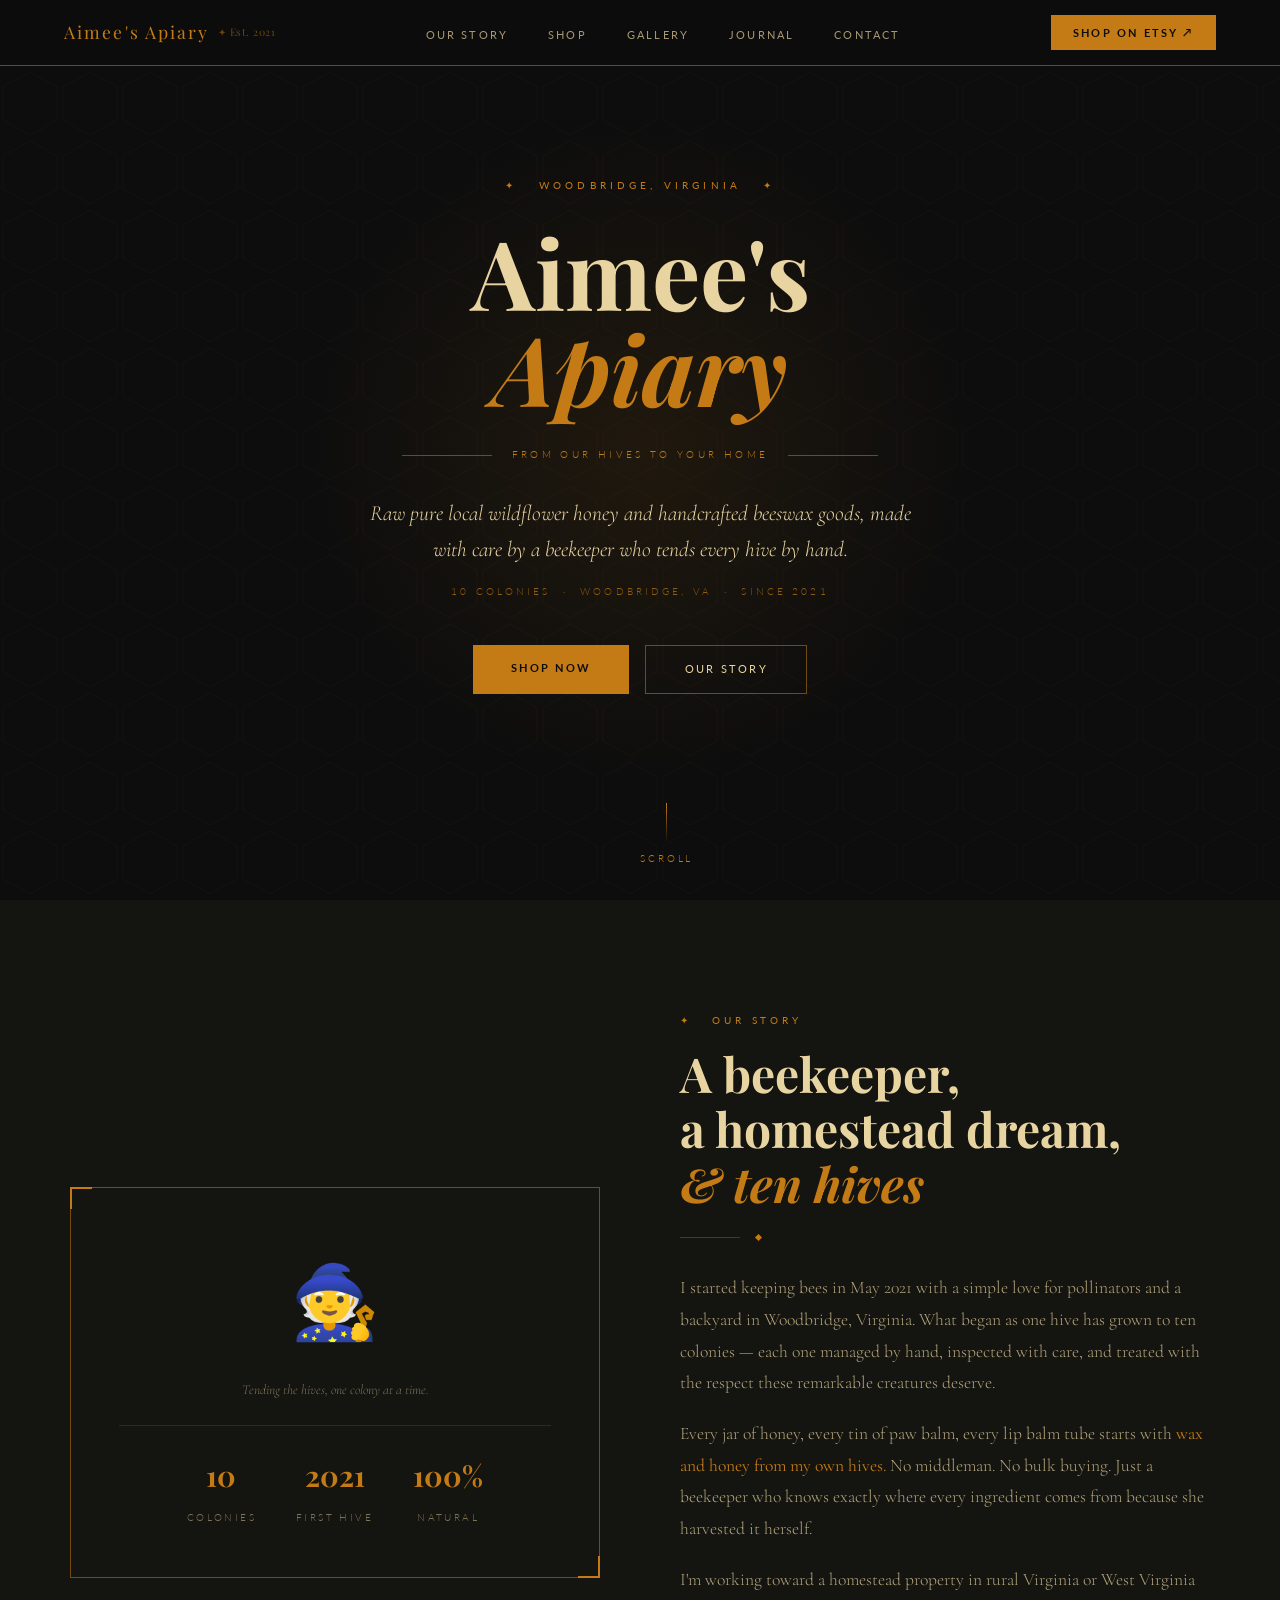
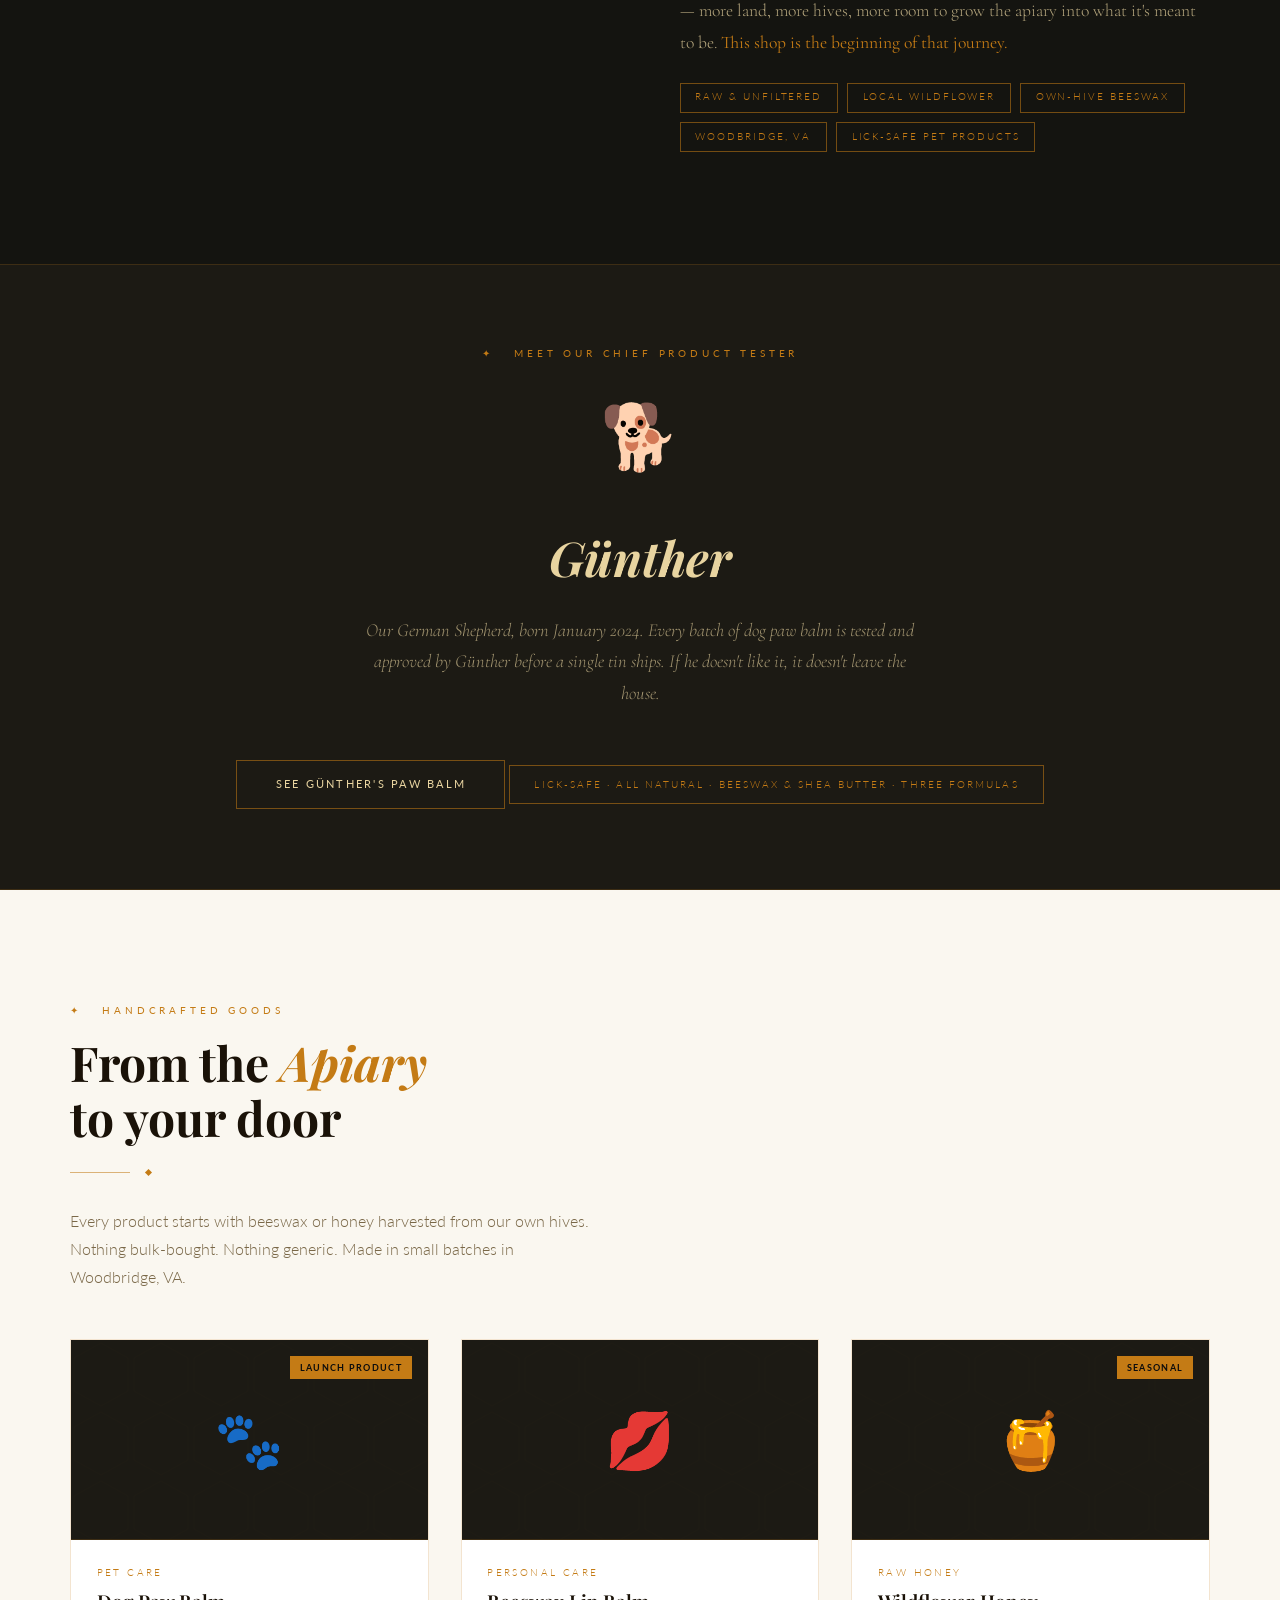
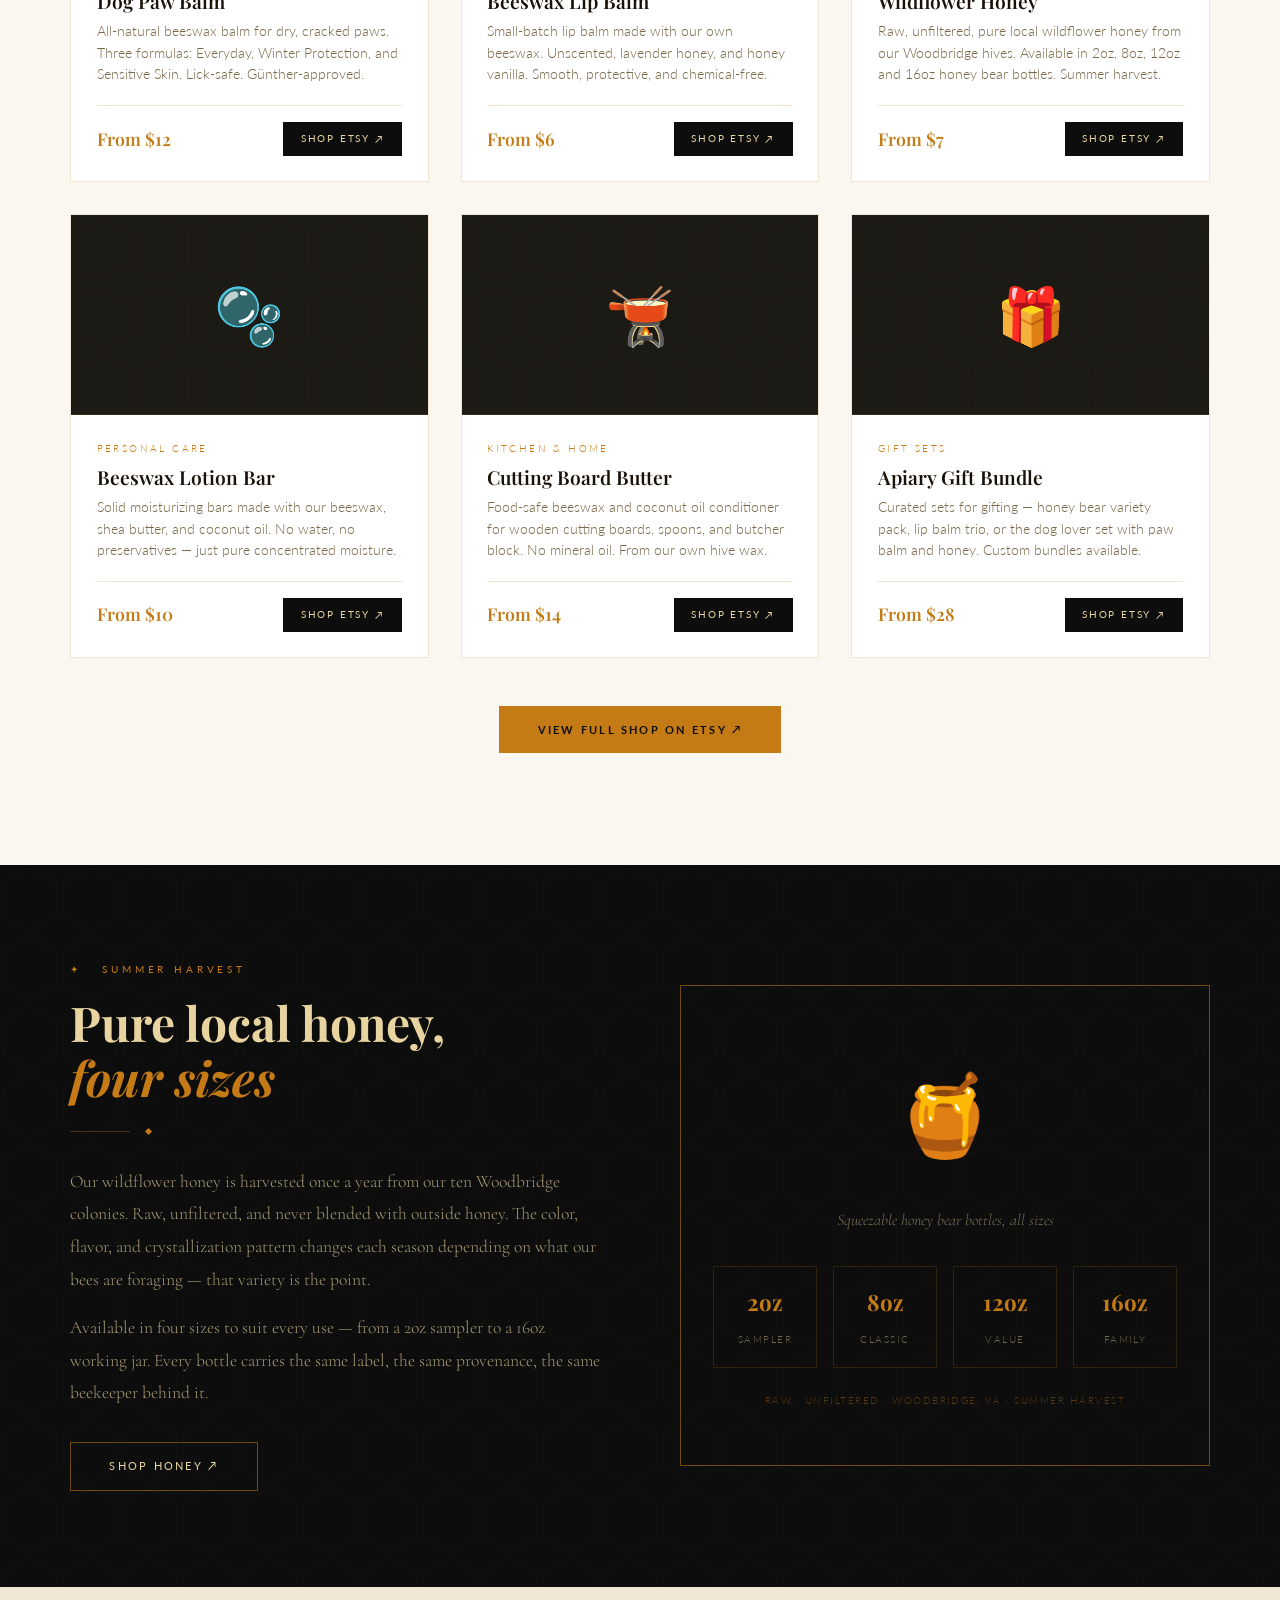
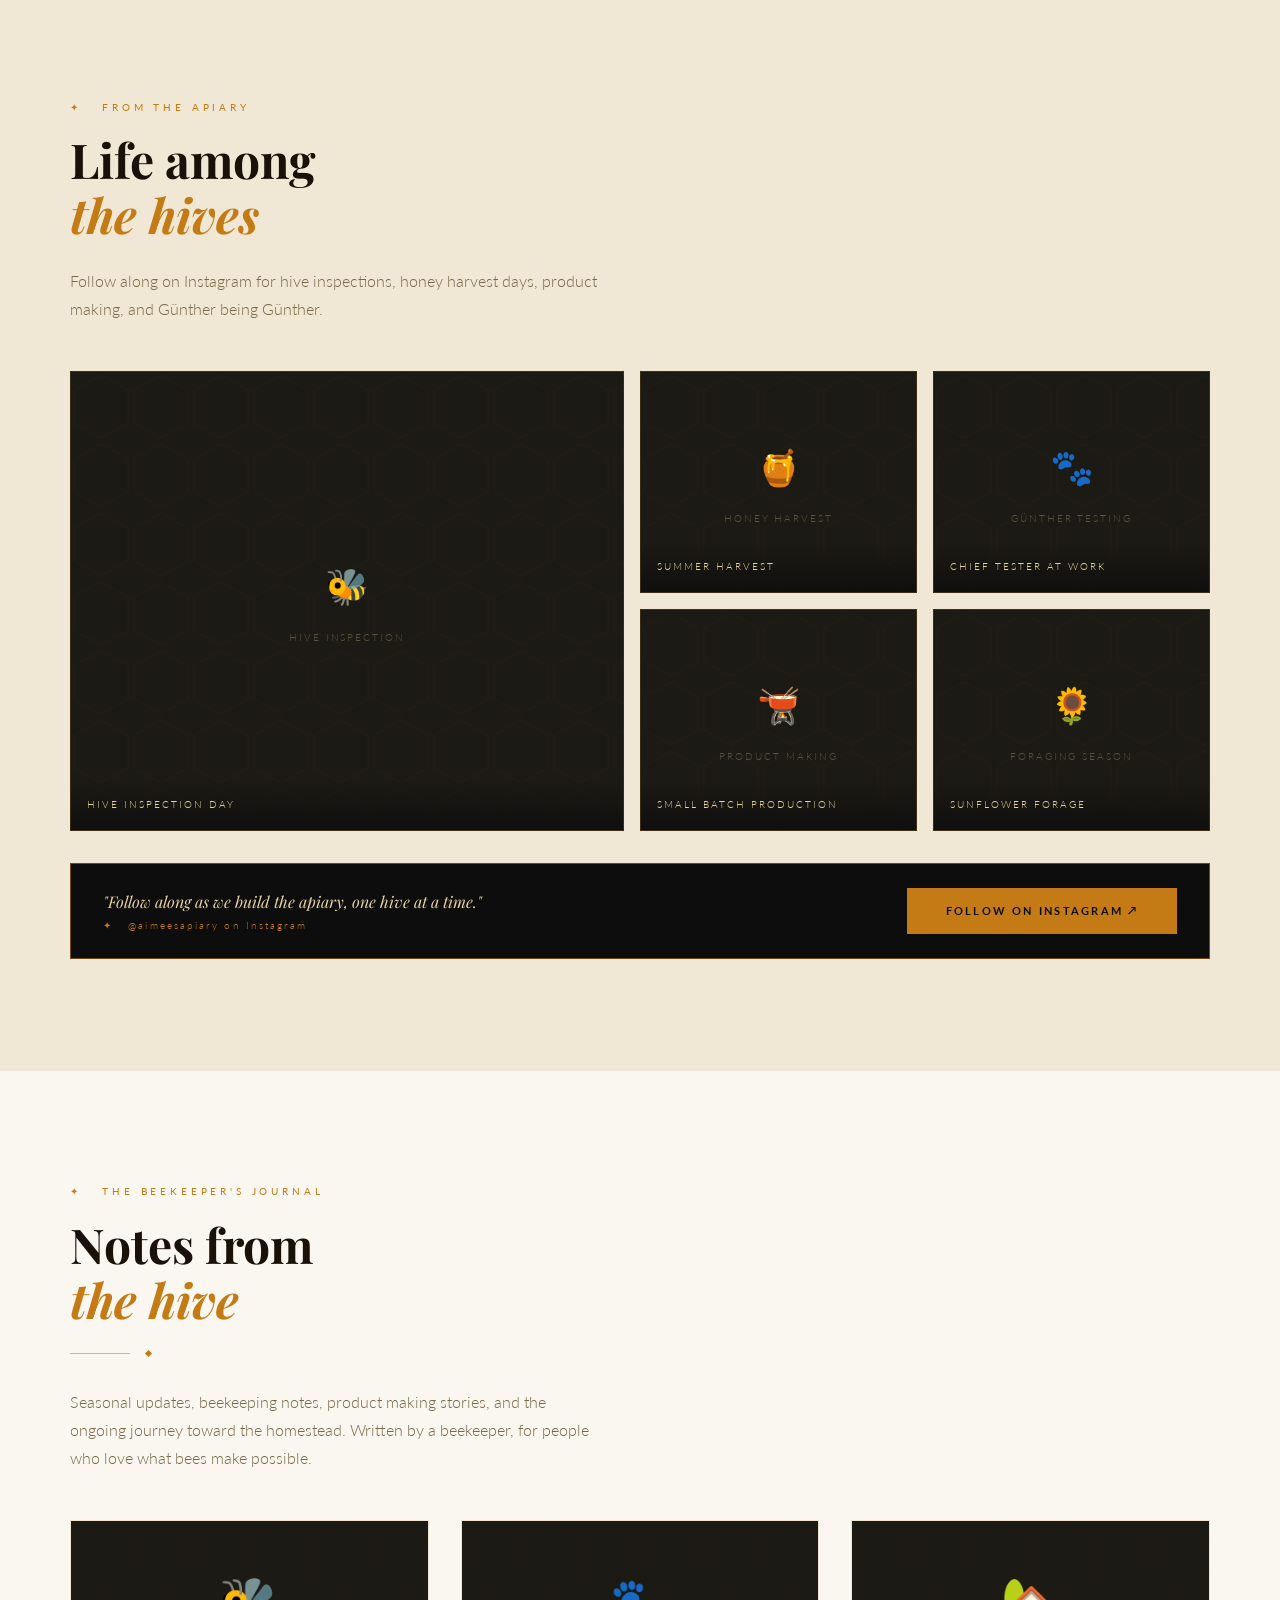
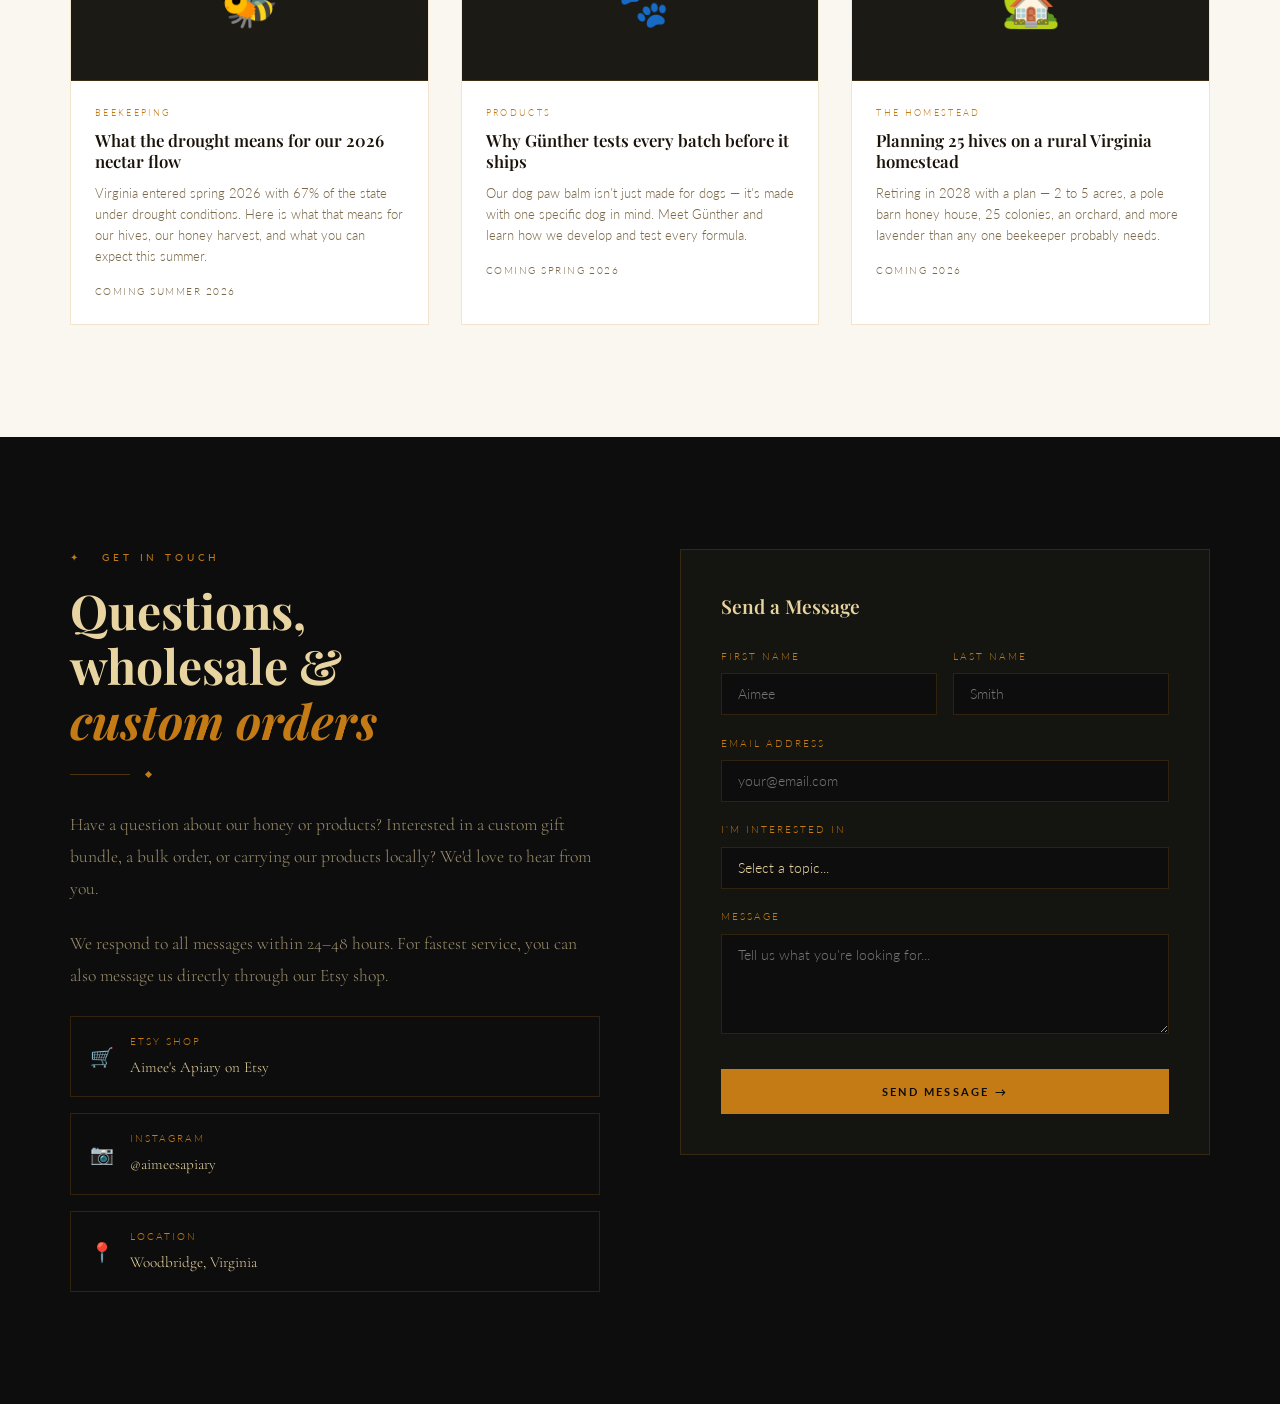
==== aimeesapiary.html @ 8ab84a5c "Add files via upload" ====
<!DOCTYPE html>
<html lang="en">
<head>
<meta charset="UTF-8">
<meta name="viewport" content="width=device-width, initial-scale=1.0">
<title>Aimee's Apiary | Raw Local Honey & Handcrafted Beeswax Goods · Woodbridge, VA</title>
<meta name="description" content="Raw pure local wildflower honey and handcrafted beeswax products from our hives in Woodbridge, Virginia. Dog paw balm, lip balm, and seasonal honey.">
<link href="https://fonts.googleapis.com/css2?family=Playfair+Display:ital,wght@0,400;0,600;0,700;1,400;1,600&family=Cormorant+Garamond:ital,wght@0,300;0,400;1,300;1,400&family=Lato:wght@300;400;700&display=swap" rel="stylesheet">
<style>
:root {
  --gold: #C47B15;
  --gold-light: #E8D4A0;
  --gold-pale: #F5EDD4;
  --black: #0D0D0D;
  --black-soft: #141410;
  --black-mid: #1C1A14;
  --cream: #FAF7F0;
  --cream-dark: #F0E8D5;
  --text-dark: #1A1208;
  --text-mid: #4A3A1A;
  --text-muted: #7A6848;
  --border: rgba(196,123,21,0.2);
  --border-strong: rgba(196,123,21,0.55);
}
*{margin:0;padding:0;box-sizing:border-box;}
html{scroll-behavior:smooth;}
body{font-family:'Lato',sans-serif;font-weight:300;background:var(--cream);color:var(--text-dark);line-height:1.75;overflow-x:hidden;}

/* ── SCROLLBAR ── */
::-webkit-scrollbar{width:6px;}
::-webkit-scrollbar-track{background:var(--black);}
::-webkit-scrollbar-thumb{background:var(--gold);border-radius:3px;}

/* ── NAV ── */
#nav{
  position:fixed;top:0;left:0;right:0;z-index:999;
  background:rgba(13,13,13,0.96);
  border-bottom:1px solid var(--border-strong);
  display:flex;align-items:center;justify-content:space-between;
  padding:0 4rem;height:66px;
  transition:background 0.3s;
}
.nav-logo{
  font-family:'Playfair Display',serif;font-size:1.1rem;
  color:var(--gold);letter-spacing:0.12em;
  display:flex;align-items:center;gap:0.5rem;
  text-decoration:none;
}
.nav-logo span{font-size:0.65rem;opacity:0.5;letter-spacing:0.05em;}
.nav-links{display:flex;list-style:none;gap:2.5rem;align-items:center;}
.nav-links a{
  font-size:0.68rem;font-weight:400;letter-spacing:0.2em;
  text-transform:uppercase;color:rgba(232,212,160,0.7);
  text-decoration:none;transition:color 0.2s;
}
.nav-links a:hover{color:var(--gold);}
.nav-shop{
  background:var(--gold);color:var(--black);
  padding:0.5rem 1.4rem;border:none;
  font-family:'Lato',sans-serif;font-size:0.68rem;font-weight:700;
  letter-spacing:0.2em;text-transform:uppercase;
  cursor:pointer;text-decoration:none;
  transition:background 0.2s;display:inline-block;
}
.nav-shop:hover{background:var(--gold-light);}
.nav-mobile-btn{display:none;background:none;border:none;cursor:pointer;padding:0.5rem;}
.nav-mobile-btn span{display:block;width:22px;height:1.5px;background:var(--gold);margin:5px 0;transition:0.3s;}

/* ── HONEYCOMB SVG TILE ── */
.hc-tile{
  position:absolute;inset:0;
  background-image:url("data:image/svg+xml,%3Csvg xmlns='http://www.w3.org/2000/svg' width='60' height='69' viewBox='0 0 60 69'%3E%3Cpolygon points='30,3 57,18 57,51 30,66 3,51 3,18' fill='none' stroke='%23C47B15' stroke-width='0.35' opacity='0.1'/%3E%3C/svg%3E");
  background-size:60px 69px;pointer-events:none;
}

/* ── HERO ── */
#hero{
  min-height:100vh;background:var(--black);
  position:relative;display:flex;align-items:center;justify-content:center;
  overflow:hidden;padding-top:66px;
}
.hero-glow{
  position:absolute;width:700px;height:700px;
  background:radial-gradient(ellipse,rgba(196,123,21,0.1) 0%,transparent 68%);
  top:50%;left:50%;transform:translate(-50%,-50%);pointer-events:none;
}
.hero-inner{
  position:relative;z-index:2;text-align:center;
  max-width:820px;padding:5rem 2rem 4rem;
}
.hero-tag{
  font-size:0.65rem;font-weight:400;letter-spacing:0.4em;
  text-transform:uppercase;color:var(--gold);
  margin-bottom:1.8rem;
  opacity:0;animation:riseIn 0.9s 0.15s ease forwards;
}
.hero-title{
  font-family:'Playfair Display',serif;
  font-size:clamp(3.2rem,7.5vw,6rem);
  font-weight:700;line-height:1.0;
  color:var(--gold-light);
  margin-bottom:0.25rem;
  opacity:0;animation:riseIn 0.9s 0.35s ease forwards;
}
.hero-title em{font-style:italic;color:var(--gold);}
.hero-rule{
  display:flex;align-items:center;justify-content:center;
  gap:1.2rem;margin:2rem auto;
  opacity:0;animation:riseIn 0.9s 0.55s ease forwards;
}
.hero-rule-line{width:90px;height:1px;background:var(--border-strong);}
.hero-rule-text{font-size:0.6rem;letter-spacing:0.35em;color:var(--gold);text-transform:uppercase;}
.hero-sub{
  font-family:'Cormorant Garamond',serif;font-size:1.35rem;
  font-weight:300;font-style:italic;color:var(--gold-light);
  line-height:1.65;max-width:560px;margin:0 auto 0.9rem;
  opacity:0;animation:riseIn 0.9s 0.7s ease forwards;
}
.hero-loc{
  font-size:0.65rem;letter-spacing:0.3em;text-transform:uppercase;
  color:rgba(196,123,21,0.7);margin-bottom:2.8rem;
  opacity:0;animation:riseIn 0.9s 0.85s ease forwards;
}
.hero-btns{
  display:flex;gap:1rem;justify-content:center;flex-wrap:wrap;
  opacity:0;animation:riseIn 0.9s 1s ease forwards;
}
.hero-scroll{
  position:absolute;bottom:2rem;left:50%;transform:translateX(-50%);
  z-index:2;display:flex;flex-direction:column;align-items:center;gap:0.5rem;
  opacity:0;animation:riseIn 0.9s 1.4s ease forwards;
}
.hero-scroll span{font-size:0.6rem;letter-spacing:0.3em;color:var(--gold);text-transform:uppercase;}
.scroll-line{width:1px;height:40px;background:linear-gradient(to bottom,var(--gold),transparent);animation:scrollPulse 2s infinite;}

@keyframes riseIn{from{opacity:0;transform:translateY(18px);}to{opacity:1;transform:translateY(0);}}
@keyframes scrollPulse{0%{opacity:0;transform:scaleY(0);transform-origin:top;}50%{opacity:1;}100%{opacity:0;transform:scaleY(1);transform-origin:top;}}

/* ── SECTION BASE ── */
section{padding:7rem 2rem;}
.section-inner{max-width:1140px;margin:0 auto;}
.section-tag{
  font-size:0.63rem;font-weight:400;letter-spacing:0.38em;
  text-transform:uppercase;color:var(--gold);
  margin-bottom:1rem;display:block;
}
.section-title{
  font-family:'Playfair Display',serif;
  font-size:clamp(2rem,4vw,3rem);font-weight:700;
  color:var(--text-dark);line-height:1.15;margin-bottom:1.5rem;
}
.section-title em{font-style:italic;color:var(--gold);}
.gold-rule{
  display:flex;align-items:center;gap:1rem;margin-bottom:2rem;
}
.gold-rule-line{height:1px;background:var(--border-strong);flex:1;max-width:60px;}
.gold-rule-dot{width:5px;height:5px;background:var(--gold);transform:rotate(45deg);}

/* ── BUTTONS ── */
.btn-gold{
  background:var(--gold);color:var(--black);border:none;
  padding:0.85rem 2.4rem;
  font-family:'Lato',sans-serif;font-size:0.7rem;font-weight:700;
  letter-spacing:0.2em;text-transform:uppercase;cursor:pointer;
  text-decoration:none;display:inline-block;
  transition:background 0.2s,transform 0.15s;
}
.btn-gold:hover{background:var(--gold-light);transform:translateY(-2px);}
.btn-outline-dark{
  background:transparent;color:var(--text-dark);
  border:1px solid rgba(26,18,8,0.35);
  padding:0.85rem 2.4rem;
  font-family:'Lato',sans-serif;font-size:0.7rem;font-weight:400;
  letter-spacing:0.2em;text-transform:uppercase;cursor:pointer;
  text-decoration:none;display:inline-block;
  transition:border-color 0.2s,color 0.2s;
}
.btn-outline-dark:hover{border-color:var(--gold);color:var(--gold);}
.btn-outline-gold{
  background:transparent;color:var(--gold-light);
  border:1px solid var(--border-strong);
  padding:0.85rem 2.4rem;
  font-family:'Lato',sans-serif;font-size:0.7rem;font-weight:400;
  letter-spacing:0.2em;text-transform:uppercase;cursor:pointer;
  text-decoration:none;display:inline-block;
  transition:background 0.2s,color 0.2s;
}
.btn-outline-gold:hover{background:rgba(196,123,21,0.12);color:var(--gold);}

/* ── ABOUT ── */
#about{background:var(--black-soft);}
.about-grid{
  display:grid;grid-template-columns:1fr 1fr;
  gap:5rem;align-items:center;
}
.about-visual{
  position:relative;
}
.about-frame{
  border:1px solid var(--border-strong);
  padding:3rem;text-align:center;position:relative;
}
.about-frame::before,
.about-frame::after{
  content:'';position:absolute;
  width:20px;height:20px;
  border-color:var(--gold);border-style:solid;
}
.about-frame::before{top:-1px;left:-1px;border-width:2px 0 0 2px;}
.about-frame::after{bottom:-1px;right:-1px;border-width:0 2px 2px 0;}
.about-gnome{font-size:4.5rem;margin-bottom:1rem;}
.about-stat-row{
  display:flex;justify-content:center;gap:2.5rem;margin-top:1.5rem;
  border-top:1px solid var(--border);padding-top:1.5rem;
}
.about-stat{text-align:center;}
.about-stat-num{
  font-family:'Playfair Display',serif;font-size:1.8rem;
  font-weight:700;color:var(--gold);display:block;
}
.about-stat-label{font-size:0.6rem;letter-spacing:0.25em;text-transform:uppercase;color:rgba(232,212,160,0.5);}
.about-text .section-tag{color:var(--gold);}
.about-text .section-title{color:var(--gold-light);}
.about-text p{
  font-family:'Cormorant Garamond',serif;font-size:1.1rem;font-weight:300;
  color:rgba(232,212,160,0.75);line-height:1.8;margin-bottom:1.2rem;
}
.about-text p strong{color:var(--gold);font-weight:400;}
.about-text .gold-rule .gold-rule-line{background:rgba(196,123,21,0.35);}
.about-badges{display:flex;gap:0.6rem;flex-wrap:wrap;margin-top:1.5rem;}
.badge{
  border:1px solid var(--border-strong);
  padding:0.35rem 0.9rem;
  font-size:0.6rem;letter-spacing:0.2em;text-transform:uppercase;
  color:var(--gold);
}

/* ── PRODUCTS ── */
#products{background:var(--cream);}
.products-grid{
  display:grid;grid-template-columns:repeat(3,1fr);
  gap:2rem;margin-top:3rem;
}
.product-card{
  background:#fff;border:1px solid var(--border);
  transition:border-color 0.2s,transform 0.2s;
  position:relative;overflow:hidden;
}
.product-card:hover{border-color:var(--gold);transform:translateY(-4px);}
.product-card::before{
  content:'';position:absolute;top:0;left:0;right:0;height:3px;
  background:var(--gold);transform:scaleX(0);transform-origin:left;
  transition:transform 0.3s;
}
.product-card:hover::before{transform:scaleX(1);}
.product-img{
  height:200px;background:var(--black-mid);
  display:flex;align-items:center;justify-content:center;
  font-size:3.5rem;border-bottom:1px solid var(--border);
  position:relative;overflow:hidden;
}
.product-img .hc-tile{opacity:0.4;}
.product-badge{
  position:absolute;top:1rem;right:1rem;
  background:var(--gold);color:var(--black);
  font-size:0.55rem;font-weight:700;letter-spacing:0.15em;
  text-transform:uppercase;padding:0.25rem 0.6rem;
}
.product-body{padding:1.6rem;}
.product-cat{
  font-size:0.6rem;letter-spacing:0.25em;text-transform:uppercase;
  color:var(--gold);margin-bottom:0.5rem;
}
.product-name{
  font-family:'Playfair Display',serif;font-size:1.2rem;
  font-weight:600;color:var(--text-dark);margin-bottom:0.5rem;
  line-height:1.2;
}
.product-desc{font-size:0.85rem;color:var(--text-muted);margin-bottom:1.2rem;line-height:1.6;}
.product-footer{
  display:flex;align-items:center;justify-content:space-between;
  padding-top:1rem;border-top:1px solid var(--border);
}
.product-price{
  font-family:'Playfair Display',serif;font-size:1.1rem;
  font-weight:600;color:var(--gold);
}
.product-btn{
  background:var(--black);color:var(--gold-light);
  border:none;padding:0.5rem 1.1rem;
  font-size:0.62rem;font-weight:400;letter-spacing:0.18em;
  text-transform:uppercase;cursor:pointer;
  transition:background 0.2s;text-decoration:none;display:inline-block;
}
.product-btn:hover{background:var(--gold);color:var(--black);}

/* ── HONEY FEATURE BANNER ── */
#honey-feature{
  background:var(--black);
  padding:6rem 2rem;position:relative;overflow:hidden;
}
.honey-feature-inner{
  max-width:1140px;margin:0 auto;
  display:grid;grid-template-columns:1fr 1fr;
  gap:5rem;align-items:center;
}
.honey-feature-text .section-title{color:var(--gold-light);}
.honey-feature-text p{
  font-family:'Cormorant Garamond',serif;font-size:1.1rem;
  color:rgba(232,212,160,0.7);line-height:1.85;margin-bottom:1rem;
}
.honey-visual{
  border:1px solid var(--border-strong);padding:3.5rem 2rem;
  text-align:center;position:relative;
}
.honey-jar-emoji{font-size:5rem;display:block;margin-bottom:1.5rem;}
.honey-sizes{display:grid;grid-template-columns:repeat(4,1fr);gap:1rem;margin-top:2rem;}
.honey-size{
  border:1px solid var(--border);padding:1rem 0.5rem;text-align:center;
  transition:border-color 0.2s;
}
.honey-size:hover{border-color:var(--gold);}
.honey-size-oz{
  font-family:'Playfair Display',serif;font-size:1.4rem;
  font-weight:700;color:var(--gold);display:block;
}
.honey-size-label{font-size:0.6rem;letter-spacing:0.15em;text-transform:uppercase;color:rgba(232,212,160,0.45);}

/* ── GALLERY ── */
#gallery{background:var(--cream-dark);}
.gallery-intro{max-width:580px;margin-bottom:3rem;}
.gallery-grid{
  display:grid;
  grid-template-columns:2fr 1fr 1fr;
  grid-template-rows:auto auto;
  gap:1rem;
}
.gallery-cell{
  background:var(--black-mid);
  display:flex;align-items:center;justify-content:center;
  font-size:2.5rem;position:relative;overflow:hidden;
  border:1px solid var(--border);
  min-height:220px;
  transition:border-color 0.2s;
}
.gallery-cell:hover{border-color:var(--gold);}
.gallery-cell.tall{grid-row:span 2;min-height:460px;}
.gallery-cell-label{
  position:absolute;bottom:0;left:0;right:0;
  padding:1rem;background:linear-gradient(transparent,rgba(13,13,13,0.85));
  font-size:0.62rem;letter-spacing:0.2em;text-transform:uppercase;
  color:var(--gold-light);
}
.gallery-placeholder{
  position:absolute;inset:0;
  display:flex;flex-direction:column;align-items:center;justify-content:center;gap:0.8rem;
}
.gallery-placeholder .hc-tile{opacity:0.15;}
.gallery-placeholder-text{
  font-size:0.62rem;letter-spacing:0.2em;text-transform:uppercase;
  color:rgba(232,212,160,0.3);position:relative;z-index:1;
}
.gallery-emoji{font-size:2.2rem;position:relative;z-index:1;}
.gallery-ig-banner{
  margin-top:2rem;padding:1.5rem 2rem;
  background:var(--black);border:1px solid var(--border-strong);
  display:flex;align-items:center;justify-content:space-between;
  flex-wrap:wrap;gap:1rem;
}
.gallery-ig-text{font-family:'Playfair Display',serif;font-size:1rem;font-style:italic;color:var(--gold-light);}
.gallery-ig-handle{font-size:0.65rem;letter-spacing:0.2em;color:var(--gold);}

/* ── BLOG ── */
#blog{background:var(--cream);}
.blog-grid{display:grid;grid-template-columns:repeat(3,1fr);gap:2rem;margin-top:3rem;}
.blog-card{background:#fff;border:1px solid var(--border);transition:border-color 0.2s;}
.blog-card:hover{border-color:var(--gold);}
.blog-card-top{
  height:160px;background:var(--black-mid);
  display:flex;align-items:center;justify-content:center;
  font-size:3rem;position:relative;overflow:hidden;
  border-bottom:1px solid var(--border);
}
.blog-card-top .hc-tile{opacity:0.2;}
.blog-card-body{padding:1.5rem;}
.blog-cat{font-size:0.58rem;letter-spacing:0.25em;text-transform:uppercase;color:var(--gold);margin-bottom:0.5rem;}
.blog-title{
  font-family:'Playfair Display',serif;font-size:1.05rem;font-weight:600;
  color:var(--text-dark);margin-bottom:0.6rem;line-height:1.3;
}
.blog-excerpt{font-size:0.82rem;color:var(--text-muted);line-height:1.6;margin-bottom:1rem;}
.blog-meta{
  font-size:0.62rem;letter-spacing:0.15em;text-transform:uppercase;
  color:var(--text-muted);
}
.blog-coming{
  grid-column:1/-1;
  border:1px dashed var(--border-strong);padding:3rem;
  text-align:center;
}
.blog-coming p{
  font-family:'Cormorant Garamond',serif;font-size:1.1rem;
  font-style:italic;color:var(--text-muted);
}

/* ── CONTACT ── */
#contact{background:var(--black);}
.contact-grid{display:grid;grid-template-columns:1fr 1fr;gap:5rem;align-items:start;}
.contact-text .section-title{color:var(--gold-light);}
.contact-text p{
  font-family:'Cormorant Garamond',serif;font-size:1.1rem;
  color:rgba(232,212,160,0.65);line-height:1.8;margin-bottom:1.5rem;
}
.contact-links{display:flex;flex-direction:column;gap:1rem;margin-top:1.5rem;}
.contact-link{
  display:flex;align-items:center;gap:1rem;
  padding:1rem 1.2rem;border:1px solid var(--border);
  text-decoration:none;transition:border-color 0.2s;
  color:var(--gold-light);
}
.contact-link:hover{border-color:var(--gold);}
.contact-link-icon{font-size:1.2rem;}
.contact-link-label{font-size:0.62rem;letter-spacing:0.2em;text-transform:uppercase;color:var(--gold);display:block;margin-bottom:0.1rem;}
.contact-link-value{font-family:'Cormorant Garamond',serif;font-size:0.95rem;}
.contact-form{background:var(--black-soft);border:1px solid var(--border);padding:2.5rem;}
.form-title{
  font-family:'Playfair Display',serif;font-size:1.2rem;font-weight:600;
  color:var(--gold-light);margin-bottom:1.5rem;
}
.form-group{margin-bottom:1.2rem;}
.form-group label{
  display:block;font-size:0.63rem;letter-spacing:0.2em;text-transform:uppercase;
  color:var(--gold);margin-bottom:0.5rem;
}
.form-group input,
.form-group select,
.form-group textarea{
  width:100%;background:var(--black);border:1px solid var(--border);
  padding:0.75rem 1rem;color:var(--gold-light);
  font-family:'Lato',sans-serif;font-size:0.85rem;font-weight:300;
  outline:none;transition:border-color 0.2s;
  appearance:none;
}
.form-group input:focus,
.form-group select:focus,
.form-group textarea:focus{border-color:var(--gold);}
.form-group select option{background:var(--black);}
.form-group textarea{resize:vertical;min-height:100px;}
.form-row{display:grid;grid-template-columns:1fr 1fr;gap:1rem;}
.form-submit{
  width:100%;background:var(--gold);color:var(--black);border:none;
  padding:1rem;font-family:'Lato',sans-serif;font-size:0.7rem;font-weight:700;
  letter-spacing:0.2em;text-transform:uppercase;cursor:pointer;
  transition:background 0.2s;margin-top:0.5rem;
}
.form-submit:hover{background:var(--gold-light);}

/* ── GÜNTHER SECTION ── */
#gunther{
  background:var(--black-mid);padding:5rem 2rem;
  border-top:1px solid var(--border);border-bottom:1px solid var(--border);
}
.gunther-inner{
  max-width:900px;margin:0 auto;text-align:center;
}
.gunther-inner .section-tag{display:block;margin-bottom:1rem;}
.gunther-name{
  font-family:'Playfair Display',serif;font-size:clamp(2rem,4vw,3rem);
  font-weight:700;font-style:italic;color:var(--gold-light);
  margin-bottom:1rem;
}
.gunther-sub{
  font-family:'Cormorant Garamond',serif;font-size:1.15rem;
  font-style:italic;color:rgba(232,212,160,0.65);
  max-width:560px;margin:0 auto 2rem;line-height:1.7;
}
.gunther-emoji{font-size:4rem;display:block;margin-bottom:1.5rem;}
.gunther-product-note{
  display:inline-block;border:1px solid var(--border-strong);
  padding:0.6rem 1.5rem;
  font-size:0.65rem;letter-spacing:0.2em;text-transform:uppercase;
  color:var(--gold);margin-top:1.5rem;
}

/* ── FOOTER ── */
footer{
  background:var(--black);padding:4rem 2rem 2rem;
  border-top:1px solid var(--border-strong);
}
.footer-inner{max-width:1140px;margin:0 auto;}
.footer-top{
  display:grid;grid-template-columns:2fr 1fr 1fr 1fr;
  gap:3rem;padding-bottom:3rem;
  border-bottom:1px solid var(--border);margin-bottom:2rem;
}
.footer-brand .footer-logo{
  font-family:'Playfair Display',serif;font-size:1.3rem;
  color:var(--gold);letter-spacing:0.12em;margin-bottom:0.8rem;
}
.footer-brand p{
  font-family:'Cormorant Garamond',serif;font-size:0.95rem;
  color:rgba(232,212,160,0.45);line-height:1.7;max-width:240px;
}
.footer-col h4{
  font-size:0.62rem;letter-spacing:0.28em;text-transform:uppercase;
  color:var(--gold);margin-bottom:1.2rem;
}
.footer-col ul{list-style:none;}
.footer-col li{margin-bottom:0.6rem;}
.footer-col a{
  font-size:0.82rem;color:rgba(232,212,160,0.45);
  text-decoration:none;transition:color 0.2s;cursor:pointer;
}
.footer-col a:hover{color:var(--gold);}
.footer-bottom{
  display:flex;align-items:center;justify-content:space-between;flex-wrap:wrap;gap:1rem;
}
.footer-copy{font-size:0.65rem;letter-spacing:0.12em;color:rgba(232,212,160,0.25);}
.footer-hc{font-size:0.65rem;color:rgba(196,123,21,0.3);letter-spacing:0.1em;}

/* ── MOBILE NAV ── */
.mobile-menu{
  display:none;position:fixed;top:66px;left:0;right:0;z-index:998;
  background:var(--black);border-bottom:1px solid var(--border-strong);
  padding:1.5rem 2rem;flex-direction:column;gap:1.2rem;
}
.mobile-menu.open{display:flex;}
.mobile-menu a{
  font-size:0.8rem;letter-spacing:0.2em;text-transform:uppercase;
  color:var(--gold-light);text-decoration:none;
}

/* ── RESPONSIVE ── */
@media(max-width:900px){
  #nav{padding:0 1.5rem;}
  .nav-links,.nav-shop{display:none;}
  .nav-mobile-btn{display:block;}
  .about-grid,.honey-feature-inner,.contact-grid,.footer-top{grid-template-columns:1fr;gap:2.5rem;}
  .products-grid,.blog-grid{grid-template-columns:repeat(2,1fr);}
  .gallery-grid{grid-template-columns:1fr 1fr;grid-template-rows:auto;}
  .gallery-cell.tall{grid-row:span 1;}
  .footer-top{grid-template-columns:1fr 1fr;}
}
@media(max-width:580px){
  section{padding:4rem 1.2rem;}
  .products-grid,.blog-grid{grid-template-columns:1fr;}
  .gallery-grid{grid-template-columns:1fr;}
  .form-row{grid-template-columns:1fr;}
  .honey-sizes{grid-template-columns:repeat(2,1fr);}
  .footer-top{grid-template-columns:1fr;}
  .hero-title{font-size:2.8rem;}
}
</style>
</head>
<body>

<!-- ── NAVIGATION ── -->
<nav id="nav">
  <a class="nav-logo" href="#hero">
    Aimee's Apiary
    <span>&#x2726; Est. 2021</span>
  </a>
  <ul class="nav-links">
    <li><a href="#about">Our Story</a></li>
    <li><a href="#products">Shop</a></li>
    <li><a href="#gallery">Gallery</a></li>
    <li><a href="#blog">Journal</a></li>
    <li><a href="#contact">Contact</a></li>
  </ul>
  <a class="nav-shop" href="https://www.etsy.com" target="_blank">Shop on Etsy &#8599;</a>
  <button class="nav-mobile-btn" onclick="toggleMenu()" aria-label="Menu">
    <span></span><span></span><span></span>
  </button>
</nav>

<div class="mobile-menu" id="mobileMenu">
  <a href="#about" onclick="closeMenu()">Our Story</a>
  <a href="#products" onclick="closeMenu()">Shop</a>
  <a href="#gallery" onclick="closeMenu()">Gallery</a>
  <a href="#blog" onclick="closeMenu()">Journal</a>
  <a href="#contact" onclick="closeMenu()">Contact</a>
  <a href="https://www.etsy.com" target="_blank">Shop on Etsy &#8599;</a>
</div>

<!-- ── HERO ── -->
<section id="hero">
  <div class="hc-tile"></div>
  <div class="hero-glow"></div>
  <div class="hero-inner">
    <p class="hero-tag">&#x2726; &nbsp; Woodbridge, Virginia &nbsp; &#x2726;</p>
    <h1 class="hero-title">Aimee's<br><em>Apiary</em></h1>
    <div class="hero-rule">
      <div class="hero-rule-line"></div>
      <span class="hero-rule-text">From our hives to your home</span>
      <div class="hero-rule-line"></div>
    </div>
    <p class="hero-sub">Raw pure local wildflower honey and handcrafted beeswax goods, made with care by a beekeeper who tends every hive by hand.</p>
    <p class="hero-loc">10 Colonies &nbsp;&#183;&nbsp; Woodbridge, VA &nbsp;&#183;&nbsp; Since 2021</p>
    <div class="hero-btns">
      <a href="https://www.etsy.com" target="_blank" class="btn-gold">Shop Now</a>
      <a href="#about" class="btn-outline-gold">Our Story</a>
    </div>
  </div>
  <div class="hero-scroll">
    <div class="scroll-line"></div>
    <span>Scroll</span>
  </div>
</section>

<!-- ── ABOUT ── -->
<section id="about">
  <div class="section-inner">
    <div class="about-grid">
      <div class="about-visual">
        <div class="about-frame">
          <div style="position:relative;z-index:1;">
            <div class="about-gnome">&#x1F9D9;</div>
            <p style="font-family:'Cormorant Garamond',serif;font-size:0.85rem;font-style:italic;color:rgba(232,212,160,0.5);margin-bottom:1.5rem;">Tending the hives, one colony at a time.</p>
            <div class="about-stat-row">
              <div class="about-stat">
                <span class="about-stat-num">10</span>
                <span class="about-stat-label">Colonies</span>
              </div>
              <div class="about-stat">
                <span class="about-stat-num">2021</span>
                <span class="about-stat-label">First Hive</span>
              </div>
              <div class="about-stat">
                <span class="about-stat-num">100%</span>
                <span class="about-stat-label">Natural</span>
              </div>
            </div>
          </div>
        </div>
      </div>
      <div class="about-text">
        <span class="section-tag">&#x2726; &nbsp; Our Story</span>
        <h2 class="section-title">A beekeeper,<br>a homestead dream,<br><em>& ten hives</em></h2>
        <div class="gold-rule"><div class="gold-rule-line"></div><div class="gold-rule-dot"></div></div>
        <p>I started keeping bees in May 2021 with a simple love for pollinators and a backyard in Woodbridge, Virginia. What began as one hive has grown to ten colonies — each one managed by hand, inspected with care, and treated with the respect these remarkable creatures deserve.</p>
        <p>Every jar of honey, every tin of paw balm, every lip balm tube starts with <strong>wax and honey from my own hives.</strong> No middleman. No bulk buying. Just a beekeeper who knows exactly where every ingredient comes from because she harvested it herself.</p>
        <p>I'm working toward a homestead property in rural Virginia or West Virginia — more land, more hives, more room to grow the apiary into what it's meant to be. <strong>This shop is the beginning of that journey.</strong></p>
        <div class="about-badges">
          <span class="badge">Raw &amp; Unfiltered</span>
          <span class="badge">Local Wildflower</span>
          <span class="badge">Own-Hive Beeswax</span>
          <span class="badge">Woodbridge, VA</span>
          <span class="badge">Lick-Safe Pet Products</span>
        </div>
      </div>
    </div>
  </div>
</section>

<!-- ── GÜNTHER ── -->
<section id="gunther">
  <div class="gunther-inner">
    <span class="section-tag">&#x2726; &nbsp; Meet our chief product tester</span>
    <span class="gunther-emoji">&#x1F415;</span>
    <h2 class="gunther-name">Günther</h2>
    <p class="gunther-sub">Our German Shepherd, born January 2024. Every batch of dog paw balm is tested and approved by Günther before a single tin ships. If he doesn't like it, it doesn't leave the house.</p>
    <a href="#products" class="btn-outline-gold">See Günther's Paw Balm</a>
    <div class="gunther-product-note">Lick-safe &#183; All natural &#183; Beeswax &amp; shea butter &#183; Three formulas</div>
  </div>
</section>

<!-- ── PRODUCTS ── -->
<section id="products">
  <div class="section-inner">
    <span class="section-tag">&#x2726; &nbsp; Handcrafted goods</span>
    <h2 class="section-title">From the <em>Apiary</em><br>to your door</h2>
    <div class="gold-rule"><div class="gold-rule-line"></div><div class="gold-rule-dot"></div></div>
    <p style="max-width:520px;color:var(--text-muted);margin-bottom:0.5rem;">Every product starts with beeswax or honey harvested from our own hives. Nothing bulk-bought. Nothing generic. Made in small batches in Woodbridge, VA.</p>
    <div class="products-grid">

      <div class="product-card">
        <div class="product-img">
          <div class="hc-tile"></div>
          <span style="position:relative;z-index:1;">&#x1F43E;</span>
          <span class="product-badge">Launch Product</span>
        </div>
        <div class="product-body">
          <p class="product-cat">Pet Care</p>
          <h3 class="product-name">Dog Paw Balm</h3>
          <p class="product-desc">All-natural beeswax balm for dry, cracked paws. Three formulas: Everyday, Winter Protection, and Sensitive Skin. Lick-safe. Günther-approved.</p>
          <div class="product-footer">
            <span class="product-price">From $12</span>
            <a href="https://www.etsy.com" target="_blank" class="product-btn">Shop Etsy &#8599;</a>
          </div>
        </div>
      </div>

      <div class="product-card">
        <div class="product-img">
          <div class="hc-tile"></div>
          <span style="position:relative;z-index:1;">&#x1F48B;</span>
        </div>
        <div class="product-body">
          <p class="product-cat">Personal Care</p>
          <h3 class="product-name">Beeswax Lip Balm</h3>
          <p class="product-desc">Small-batch lip balm made with our own beeswax. Unscented, lavender honey, and honey vanilla. Smooth, protective, and chemical-free.</p>
          <div class="product-footer">
            <span class="product-price">From $6</span>
            <a href="https://www.etsy.com" target="_blank" class="product-btn">Shop Etsy &#8599;</a>
          </div>
        </div>
      </div>

      <div class="product-card">
        <div class="product-img">
          <div class="hc-tile"></div>
          <span style="position:relative;z-index:1;">&#x1F36F;</span>
          <span class="product-badge">Seasonal</span>
        </div>
        <div class="product-body">
          <p class="product-cat">Raw Honey</p>
          <h3 class="product-name">Wildflower Honey</h3>
          <p class="product-desc">Raw, unfiltered, pure local wildflower honey from our Woodbridge hives. Available in 2oz, 8oz, 12oz and 16oz honey bear bottles. Summer harvest.</p>
          <div class="product-footer">
            <span class="product-price">From $7</span>
            <a href="https://www.etsy.com" target="_blank" class="product-btn">Shop Etsy &#8599;</a>
          </div>
        </div>
      </div>

      <div class="product-card">
        <div class="product-img">
          <div class="hc-tile"></div>
          <span style="position:relative;z-index:1;">&#x1FAE7;</span>
        </div>
        <div class="product-body">
          <p class="product-cat">Personal Care</p>
          <h3 class="product-name">Beeswax Lotion Bar</h3>
          <p class="product-desc">Solid moisturizing bars made with our beeswax, shea butter, and coconut oil. No water, no preservatives — just pure concentrated moisture.</p>
          <div class="product-footer">
            <span class="product-price">From $10</span>
            <a href="https://www.etsy.com" target="_blank" class="product-btn">Shop Etsy &#8599;</a>
          </div>
        </div>
      </div>

      <div class="product-card">
        <div class="product-img">
          <div class="hc-tile"></div>
          <span style="position:relative;z-index:1;">&#x1FAD5;</span>
        </div>
        <div class="product-body">
          <p class="product-cat">Kitchen &amp; Home</p>
          <h3 class="product-name">Cutting Board Butter</h3>
          <p class="product-desc">Food-safe beeswax and coconut oil conditioner for wooden cutting boards, spoons, and butcher block. No mineral oil. From our own hive wax.</p>
          <div class="product-footer">
            <span class="product-price">From $14</span>
            <a href="https://www.etsy.com" target="_blank" class="product-btn">Shop Etsy &#8599;</a>
          </div>
        </div>
      </div>

      <div class="product-card">
        <div class="product-img">
          <div class="hc-tile"></div>
          <span style="position:relative;z-index:1;">&#x1F381;</span>
        </div>
        <div class="product-body">
          <p class="product-cat">Gift Sets</p>
          <h3 class="product-name">Apiary Gift Bundle</h3>
          <p class="product-desc">Curated sets for gifting — honey bear variety pack, lip balm trio, or the dog lover set with paw balm and honey. Custom bundles available.</p>
          <div class="product-footer">
            <span class="product-price">From $28</span>
            <a href="https://www.etsy.com" target="_blank" class="product-btn">Shop Etsy &#8599;</a>
          </div>
        </div>
      </div>

    </div>
    <div style="text-align:center;margin-top:3rem;">
      <a href="https://www.etsy.com" target="_blank" class="btn-gold">View Full Shop on Etsy &#8599;</a>
    </div>
  </div>
</section>

<!-- ── HONEY FEATURE ── -->
<section id="honey-feature">
  <div class="hc-tile"></div>
  <div class="honey-feature-inner">
    <div class="honey-feature-text">
      <span class="section-tag">&#x2726; &nbsp; Summer harvest</span>
      <h2 class="section-title" style="color:var(--gold-light);">Pure local honey,<br><em>four sizes</em></h2>
      <div class="gold-rule"><div class="gold-rule-line" style="background:rgba(196,123,21,0.35);"></div><div class="gold-rule-dot"></div></div>
      <p>Our wildflower honey is harvested once a year from our ten Woodbridge colonies. Raw, unfiltered, and never blended with outside honey. The color, flavor, and crystallization pattern changes each season depending on what our bees are foraging — that variety is the point.</p>
      <p>Available in four sizes to suit every use — from a 2oz sampler to a 16oz working jar. Every bottle carries the same label, the same provenance, the same beekeeper behind it.</p>
      <a href="https://www.etsy.com" target="_blank" class="btn-outline-gold" style="margin-top:1rem;">Shop Honey &#8599;</a>
    </div>
    <div class="honey-visual" style="position:relative;z-index:1;">
      <span class="honey-jar-emoji">&#x1F36F;</span>
      <p style="font-family:'Cormorant Garamond',serif;font-size:1rem;font-style:italic;color:rgba(232,212,160,0.5);margin-bottom:1rem;">Squeezable honey bear bottles, all sizes</p>
      <div class="honey-sizes">
        <div class="honey-size">
          <span class="honey-size-oz">2oz</span>
          <span class="honey-size-label">Sampler</span>
        </div>
        <div class="honey-size">
          <span class="honey-size-oz">8oz</span>
          <span class="honey-size-label">Classic</span>
        </div>
        <div class="honey-size">
          <span class="honey-size-oz">12oz</span>
          <span class="honey-size-label">Value</span>
        </div>
        <div class="honey-size">
          <span class="honey-size-oz">16oz</span>
          <span class="honey-size-label">Family</span>
        </div>
      </div>
      <p style="font-size:0.62rem;letter-spacing:0.15em;text-transform:uppercase;color:rgba(196,123,21,0.4);margin-top:1.5rem;">Raw &#183; Unfiltered &#183; Woodbridge, VA &#183; Summer Harvest</p>
    </div>
  </div>
</section>

<!-- ── GALLERY ── -->
<section id="gallery">
  <div class="section-inner">
    <div class="gallery-intro">
      <span class="section-tag">&#x2726; &nbsp; From the apiary</span>
      <h2 class="section-title">Life among<br><em>the hives</em></h2>
      <p style="color:var(--text-muted);">Follow along on Instagram for hive inspections, honey harvest days, product making, and Günther being Günther.</p>
    </div>
    <div class="gallery-grid">
      <div class="gallery-cell tall">
        <div class="hc-tile"></div>
        <div class="gallery-placeholder">
          <span class="gallery-emoji">&#x1F41D;</span>
          <span class="gallery-placeholder-text">Hive inspection</span>
        </div>
        <div class="gallery-cell-label">Hive Inspection Day</div>
      </div>
      <div class="gallery-cell">
        <div class="hc-tile"></div>
        <div class="gallery-placeholder">
          <span class="gallery-emoji">&#x1F36F;</span>
          <span class="gallery-placeholder-text">Honey harvest</span>
        </div>
        <div class="gallery-cell-label">Summer Harvest</div>
      </div>
      <div class="gallery-cell">
        <div class="hc-tile"></div>
        <div class="gallery-placeholder">
          <span class="gallery-emoji">&#x1F43E;</span>
          <span class="gallery-placeholder-text">Günther testing</span>
        </div>
        <div class="gallery-cell-label">Chief Tester at Work</div>
      </div>
      <div class="gallery-cell">
        <div class="hc-tile"></div>
        <div class="gallery-placeholder">
          <span class="gallery-emoji">&#x1FAD5;</span>
          <span class="gallery-placeholder-text">Product making</span>
        </div>
        <div class="gallery-cell-label">Small Batch Production</div>
      </div>
      <div class="gallery-cell">
        <div class="hc-tile"></div>
        <div class="gallery-placeholder">
          <span class="gallery-emoji">&#x1F33B;</span>
          <span class="gallery-placeholder-text">Foraging season</span>
        </div>
        <div class="gallery-cell-label">Sunflower Forage</div>
      </div>
    </div>
    <div class="gallery-ig-banner">
      <div>
        <p class="gallery-ig-text">"Follow along as we build the apiary, one hive at a time."</p>
        <p class="gallery-ig-handle">&#x2726; &nbsp; @aimeesapiary on Instagram</p>
      </div>
      <a href="https://www.instagram.com" target="_blank" class="btn-gold">Follow on Instagram &#8599;</a>
    </div>
  </div>
</section>

<!-- ── BLOG ── -->
<section id="blog">
  <div class="section-inner">
    <span class="section-tag">&#x2726; &nbsp; The beekeeper's journal</span>
    <h2 class="section-title">Notes from<br><em>the hive</em></h2>
    <div class="gold-rule"><div class="gold-rule-line"></div><div class="gold-rule-dot"></div></div>
    <p style="max-width:520px;color:var(--text-muted);margin-bottom:2rem;">Seasonal updates, beekeeping notes, product making stories, and the ongoing journey toward the homestead. Written by a beekeeper, for people who love what bees make possible.</p>
    <div class="blog-grid">
      <div class="blog-card">
        <div class="blog-card-top">
          <div class="hc-tile"></div>
          <span style="position:relative;z-index:1;">&#x1F41D;</span>
        </div>
        <div class="blog-card-body">
          <p class="blog-cat">Beekeeping</p>
          <h3 class="blog-title">What the drought means for our 2026 nectar flow</h3>
          <p class="blog-excerpt">Virginia entered spring 2026 with 67% of the state under drought conditions. Here is what that means for our hives, our honey harvest, and what you can expect this summer.</p>
          <p class="blog-meta">Coming Summer 2026</p>
        </div>
      </div>
      <div class="blog-card">
        <div class="blog-card-top">
          <div class="hc-tile"></div>
          <span style="position:relative;z-index:1;">&#x1F43E;</span>
        </div>
        <div class="blog-card-body">
          <p class="blog-cat">Products</p>
          <h3 class="blog-title">Why Günther tests every batch before it ships</h3>
          <p class="blog-excerpt">Our dog paw balm isn't just made for dogs — it's made with one specific dog in mind. Meet Günther and learn how we develop and test every formula.</p>
          <p class="blog-meta">Coming Spring 2026</p>
        </div>
      </div>
      <div class="blog-card">
        <div class="blog-card-top">
          <div class="hc-tile"></div>
          <span style="position:relative;z-index:1;">&#x1F3E1;</span>
        </div>
        <div class="blog-card-body">
          <p class="blog-cat">The Homestead</p>
          <h3 class="blog-title">Planning 25 hives on a rural Virginia homestead</h3>
          <p class="blog-excerpt">Retiring in 2028 with a plan — 2 to 5 acres, a pole barn honey house, 25 colonies, an orchard, and more lavender than any one beekeeper probably needs.</p>
          <p class="blog-meta">Coming 2026</p>
        </div>
      </div>
    </div>
  </div>
</section>

<!-- ── CONTACT ── -->
<section id="contact">
  <div class="section-inner">
    <div class="contact-grid">
      <div class="contact-text">
        <span class="section-tag">&#x2726; &nbsp; Get in touch</span>
        <h2 class="section-title" style="color:var(--gold-light);">Questions,<br>wholesale &amp;<br><em>custom orders</em></h2>
        <div class="gold-rule"><div class="gold-rule-line" style="background:rgba(196,123,21,0.35);"></div><div class="gold-rule-dot"></div></div>
        <p>Have a question about our honey or products? Interested in a custom gift bundle, a bulk order, or carrying our products locally? We'd love to hear from you.</p>
        <p>We respond to all messages within 24–48 hours. For fastest service, you can also message us directly through our Etsy shop.</p>
        <div class="contact-links">
          <a href="https://www.etsy.com" target="_blank" class="contact-link">
            <span class="contact-link-icon">&#x1F6D2;</span>
            <div>
              <span class="contact-link-label">Etsy Shop</span>
              <span class="contact-link-value">Aimee's Apiary on Etsy</span>
            </div>
          </a>
          <a href="https://www.instagram.com" target="_blank" class="contact-link">
            <span class="contact-link-icon">&#x1F4F7;</span>
            <div>
              <span class="contact-link-label">Instagram</span>
              <span class="contact-link-value">@aimeesapiary</span>
            </div>
          </a>
          <a href="#" class="contact-link">
            <span class="contact-link-icon">&#x1F4CD;</span>
            <div>
              <span class="contact-link-label">Location</span>
              <span class="contact-link-value">Woodbridge, Virginia</span>
            </div>
          </a>
        </div>
      </div>
      <div>
        <div class="contact-form">
          <p class="form-title">Send a Message</p>
          <div class="form-row">
            <div class="form-group">
              <label for="fname">First Name</label>
              <input type="text" id="fname" placeholder="Aimee">
            </div>
            <div class="form-group">
              <label for="lname">Last Name</label>
              <input type="text" id="lname" placeholder="Smith">
            </div>
          </div>
          <div class="form-group">
            <label for="email">Email Address</label>
            <input type="email" id="email" placeholder="your@email.com">
          </div>
          <div class="form-group">
            <label for="subject">I'm interested in</label>
            <select id="subject">
              <option value="">Select a topic...</option>
              <option>Honey — order or question</option>
              <option>Dog Paw Balm</option>
              <option>Lip Balm or Lotion Bar</option>
              <option>Custom Gift Bundle</option>
              <option>Wholesale Inquiry</option>
              <option>Something else</option>
            </select>
          </div>
          <div class="form-group">
            <label for="msg">Message</label>
            <textarea id="msg" placeholder="Tell us what you're looking for..."></textarea>
          </div>
          <button class="form-submit" onclick="handleSubmit()">Send Message &#8594;</button>
        </div>
      </div>
    </div>
  </div>
</section>

<!-- ── FOOTER ── */
<footer>
  <div class="footer-inner">
    <div class="footer-top">
      <div class="footer-brand">
        <p class="footer-logo">Aimee's Apiary</p>
        <p>Raw local honey and handcrafted beeswax goods, made by a beekeeper in Woodbridge, Virginia. From our hives to your home.</p>
      </div>
      <div class="footer-col">
        <h4>Shop</h4>
        <ul>
          <li><a href="https://www.etsy.com" target="_blank">Dog Paw Balm</a></li>
          <li><a href="https://www.etsy.com" target="_blank">Lip Balm</a></li>
          <li><a href="https://www.etsy.com" target="_blank">Raw Honey</a></li>
          <li><a href="https://www.etsy.com" target="_blank">Lotion Bars</a></li>
          <li><a href="https://www.etsy.com" target="_blank">Gift Sets</a></li>
        </ul>
      </div>
      <div class="footer-col">
        <h4>Explore</h4>
        <ul>
          <li><a href="#about">Our Story</a></li>
          <li><a href="#gallery">Gallery</a></li>
          <li><a href="#blog">Journal</a></li>
          <li><a href="#contact">Contact</a></li>
          <li><a href="https://www.instagram.com" target="_blank">Instagram</a></li>
        </ul>
      </div>
      <div class="footer-col">
        <h4>The Apiary</h4>
        <ul>
          <li><a href="#">10 Active Colonies</a></li>
          <li><a href="#">Woodbridge, VA</a></li>
          <li><a href="#">Beekeeping since 2021</a></li>
          <li><a href="#">Raw &amp; Unfiltered</a></li>
          <li><a href="#">Homestead-bound 2028</a></li>
        </ul>
      </div>
    </div>
    <div class="footer-bottom">
      <p class="footer-copy">&copy; 2026 Aimee's Apiary &nbsp;&#183;&nbsp; Woodbridge, Virginia &nbsp;&#183;&nbsp; All rights reserved</p>
      <p class="footer-hc">&#x2B22; &nbsp; Raw &nbsp;&#183;&nbsp; Pure &nbsp;&#183;&nbsp; Local &nbsp; &#x2B22;</p>
    </div>
  </div>
</footer>

<script>
function toggleMenu(){
  const m=document.getElementById('mobileMenu');
  m.classList.toggle('open');
}
function closeMenu(){
  document.getElementById('mobileMenu').classList.remove('open');
}
function handleSubmit(){
  alert("Thank you for your message! We'll be in touch within 24\u201348 hours.\n\nFor fastest response, you can also message us directly on Etsy.");
}
// Smooth active nav on scroll
const sections=['hero','about','products','honey-feature','gallery','blog','contact'];
window.addEventListener('scroll',()=>{
  const y=window.scrollY+100;
  sections.forEach(id=>{
    const el=document.getElementById(id);
    if(!el)return;
    const links=document.querySelectorAll('.nav-links a');
    if(el.offsetTop<=y && el.offsetTop+el.offsetHeight>y){
      links.forEach(l=>l.classList.remove('active'));
      const match=document.querySelector(`.nav-links a[href="#${id}"]`);
      if(match)match.classList.add('active');
    }
  });
});
</script>
</body>
</html>
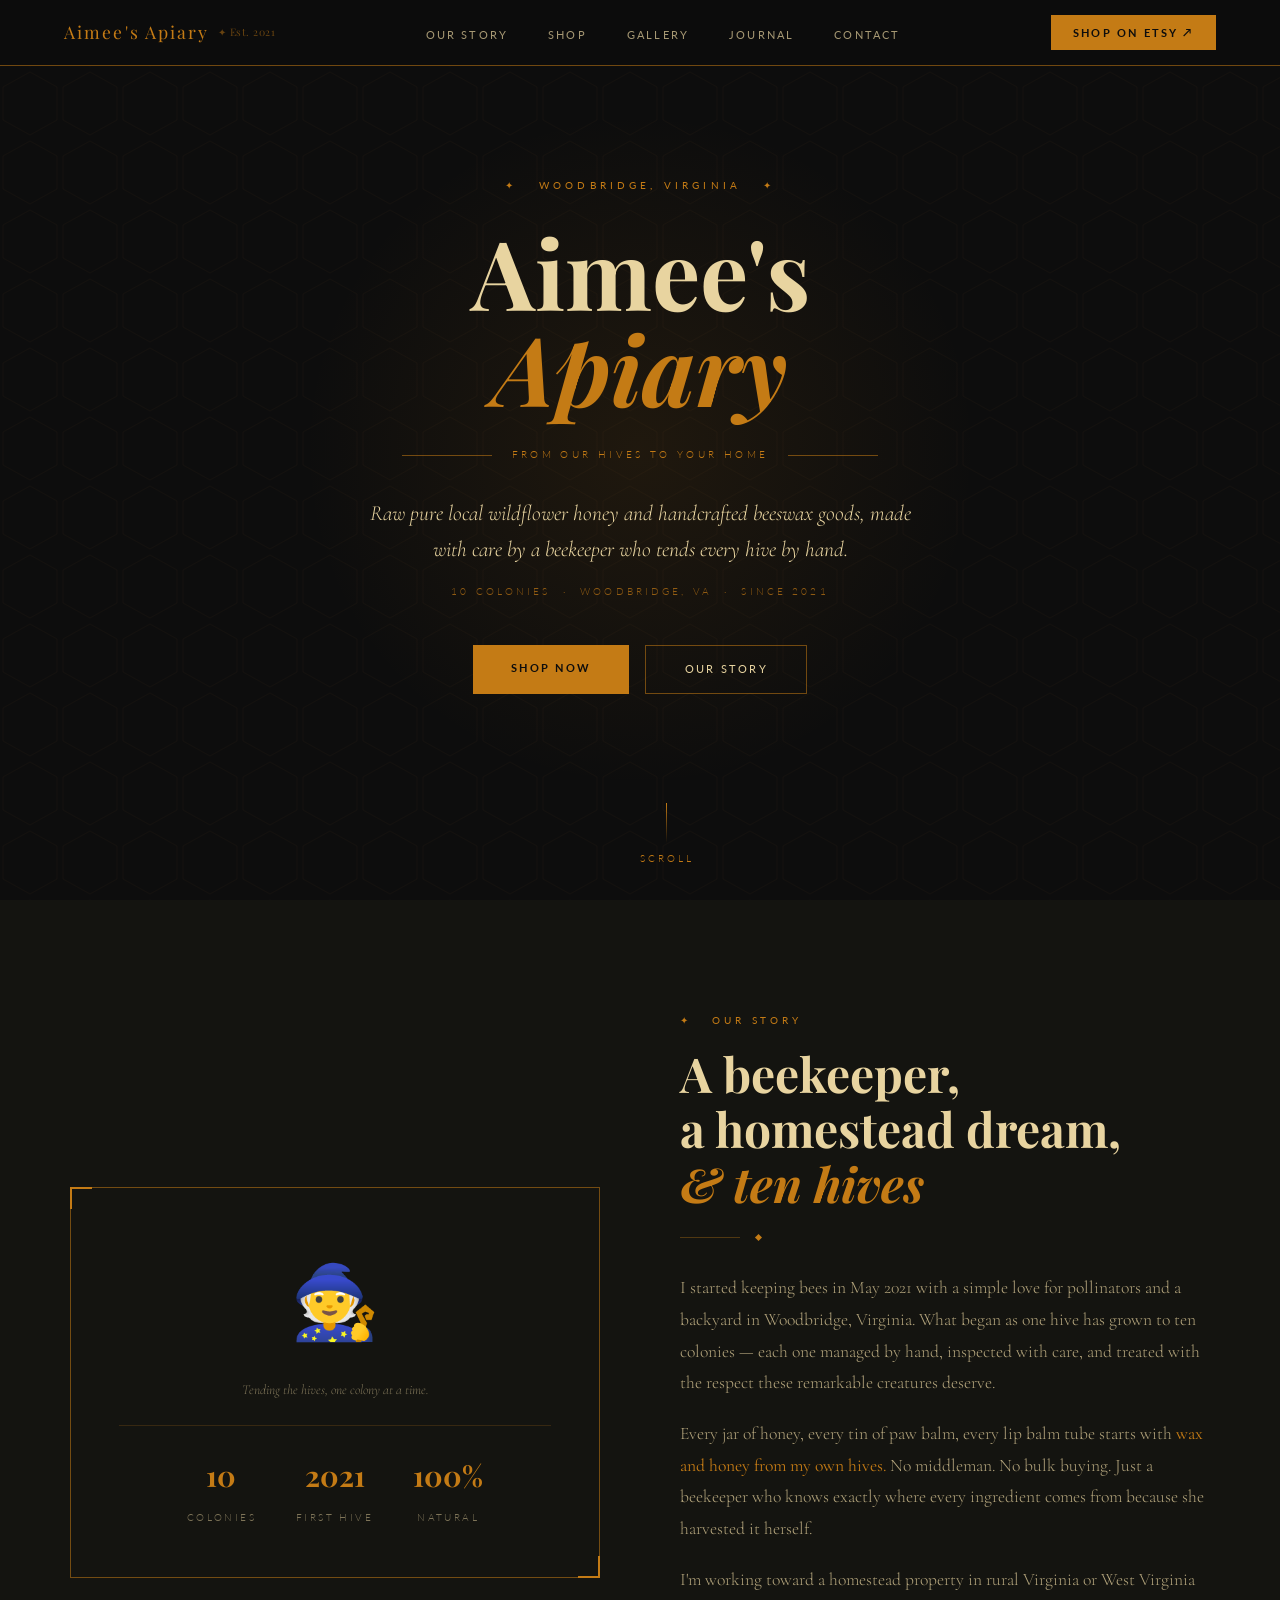
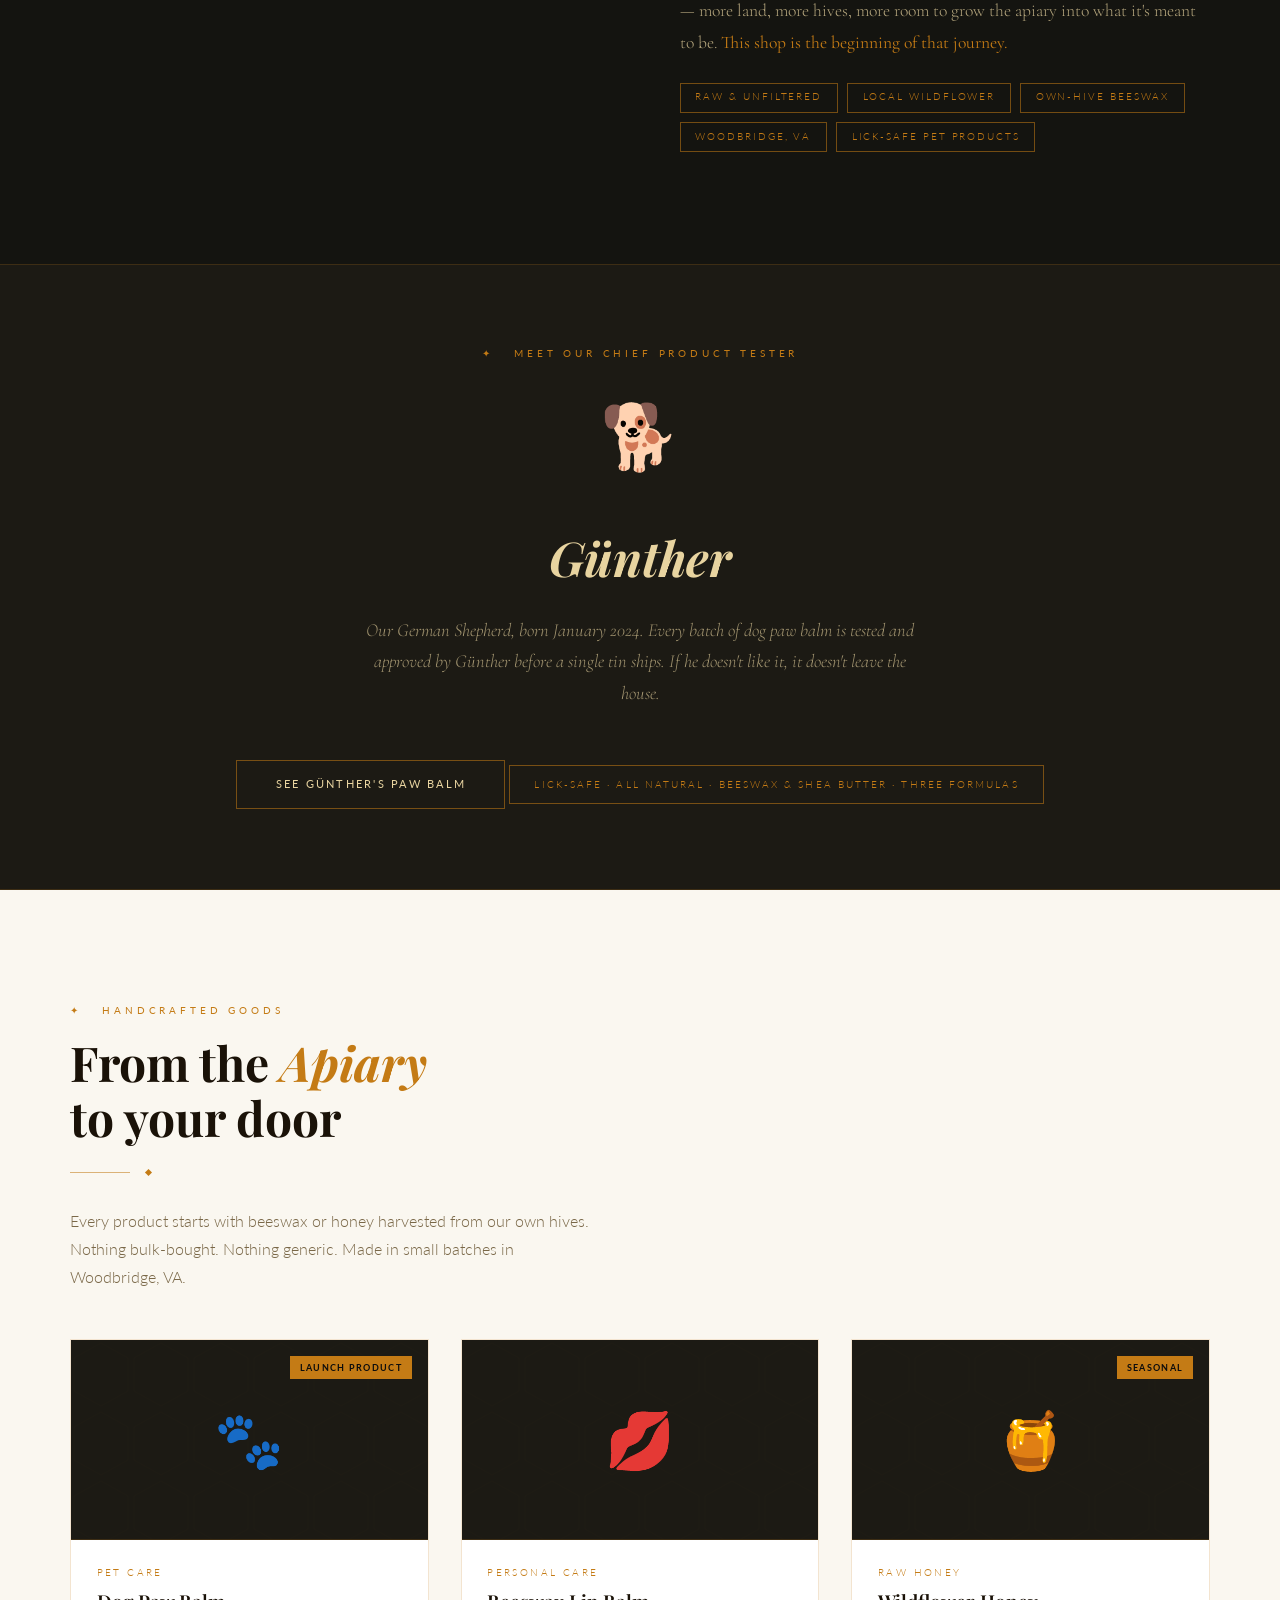
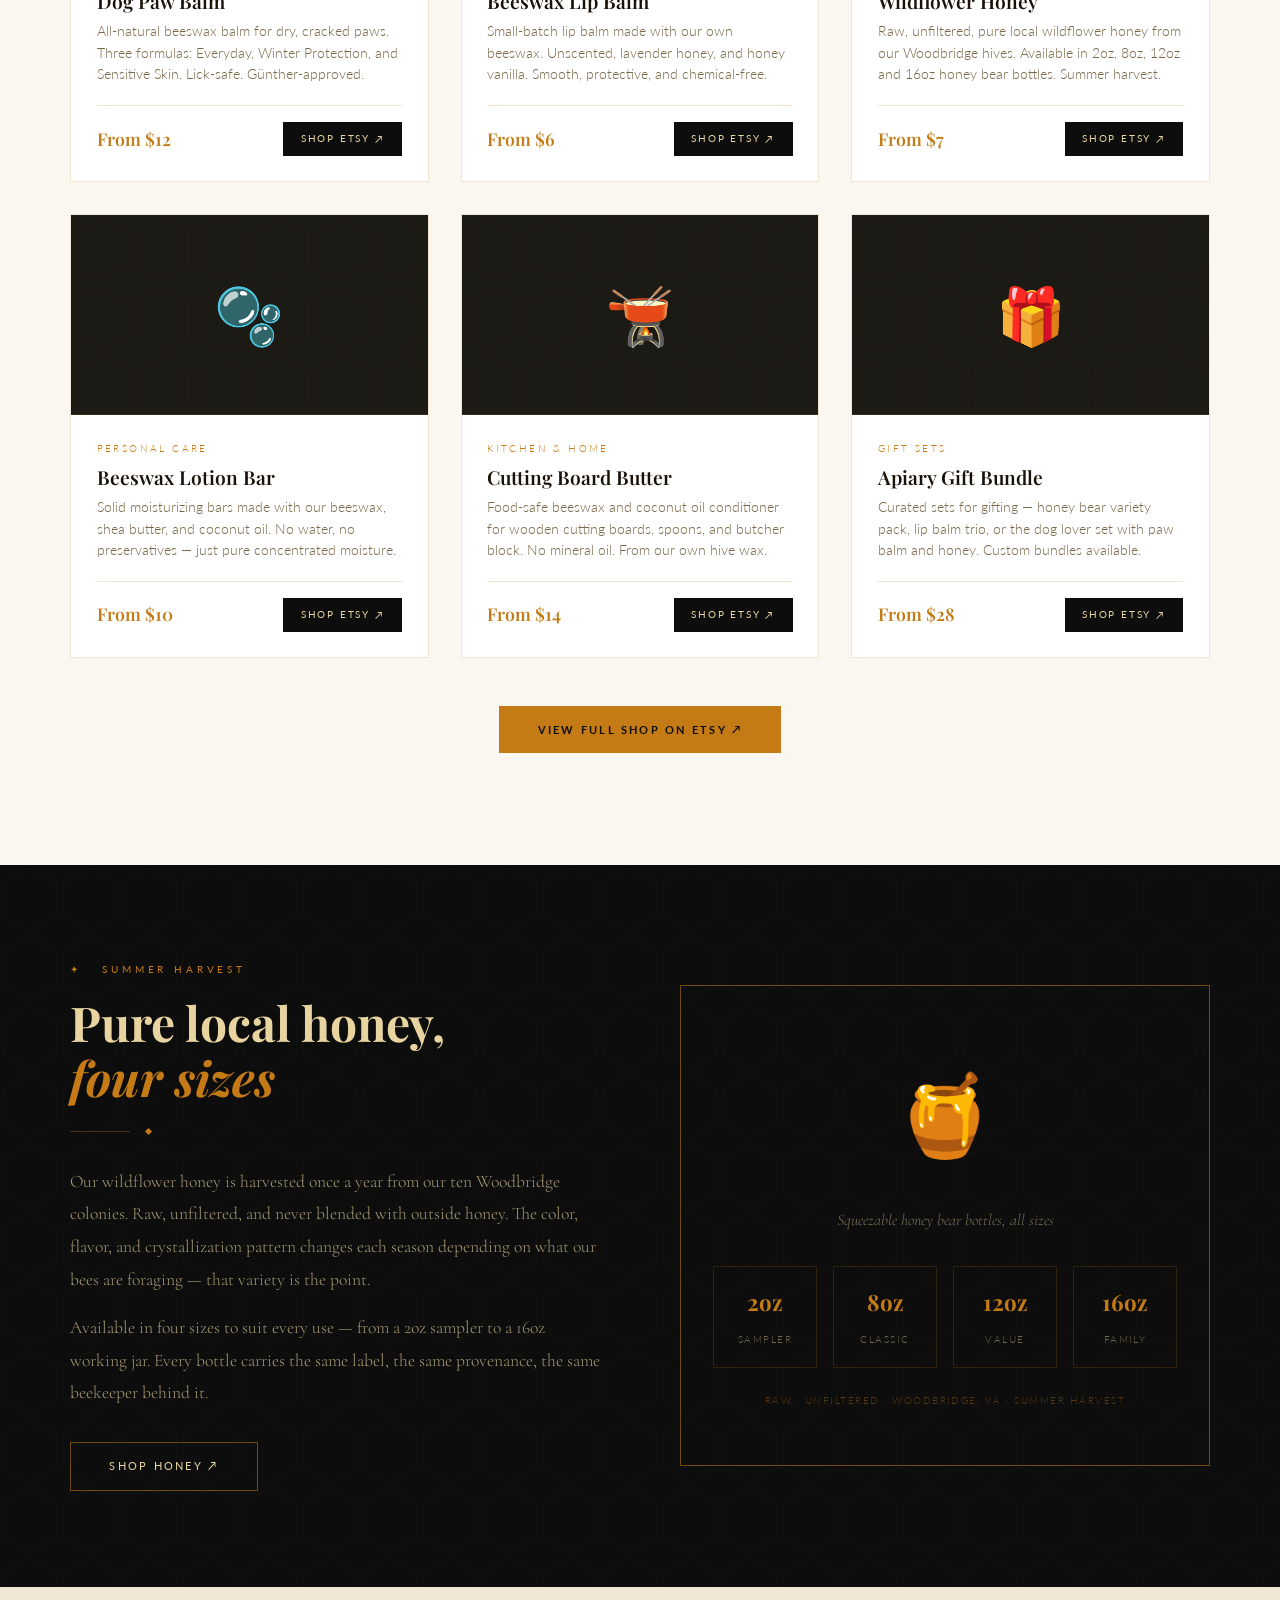
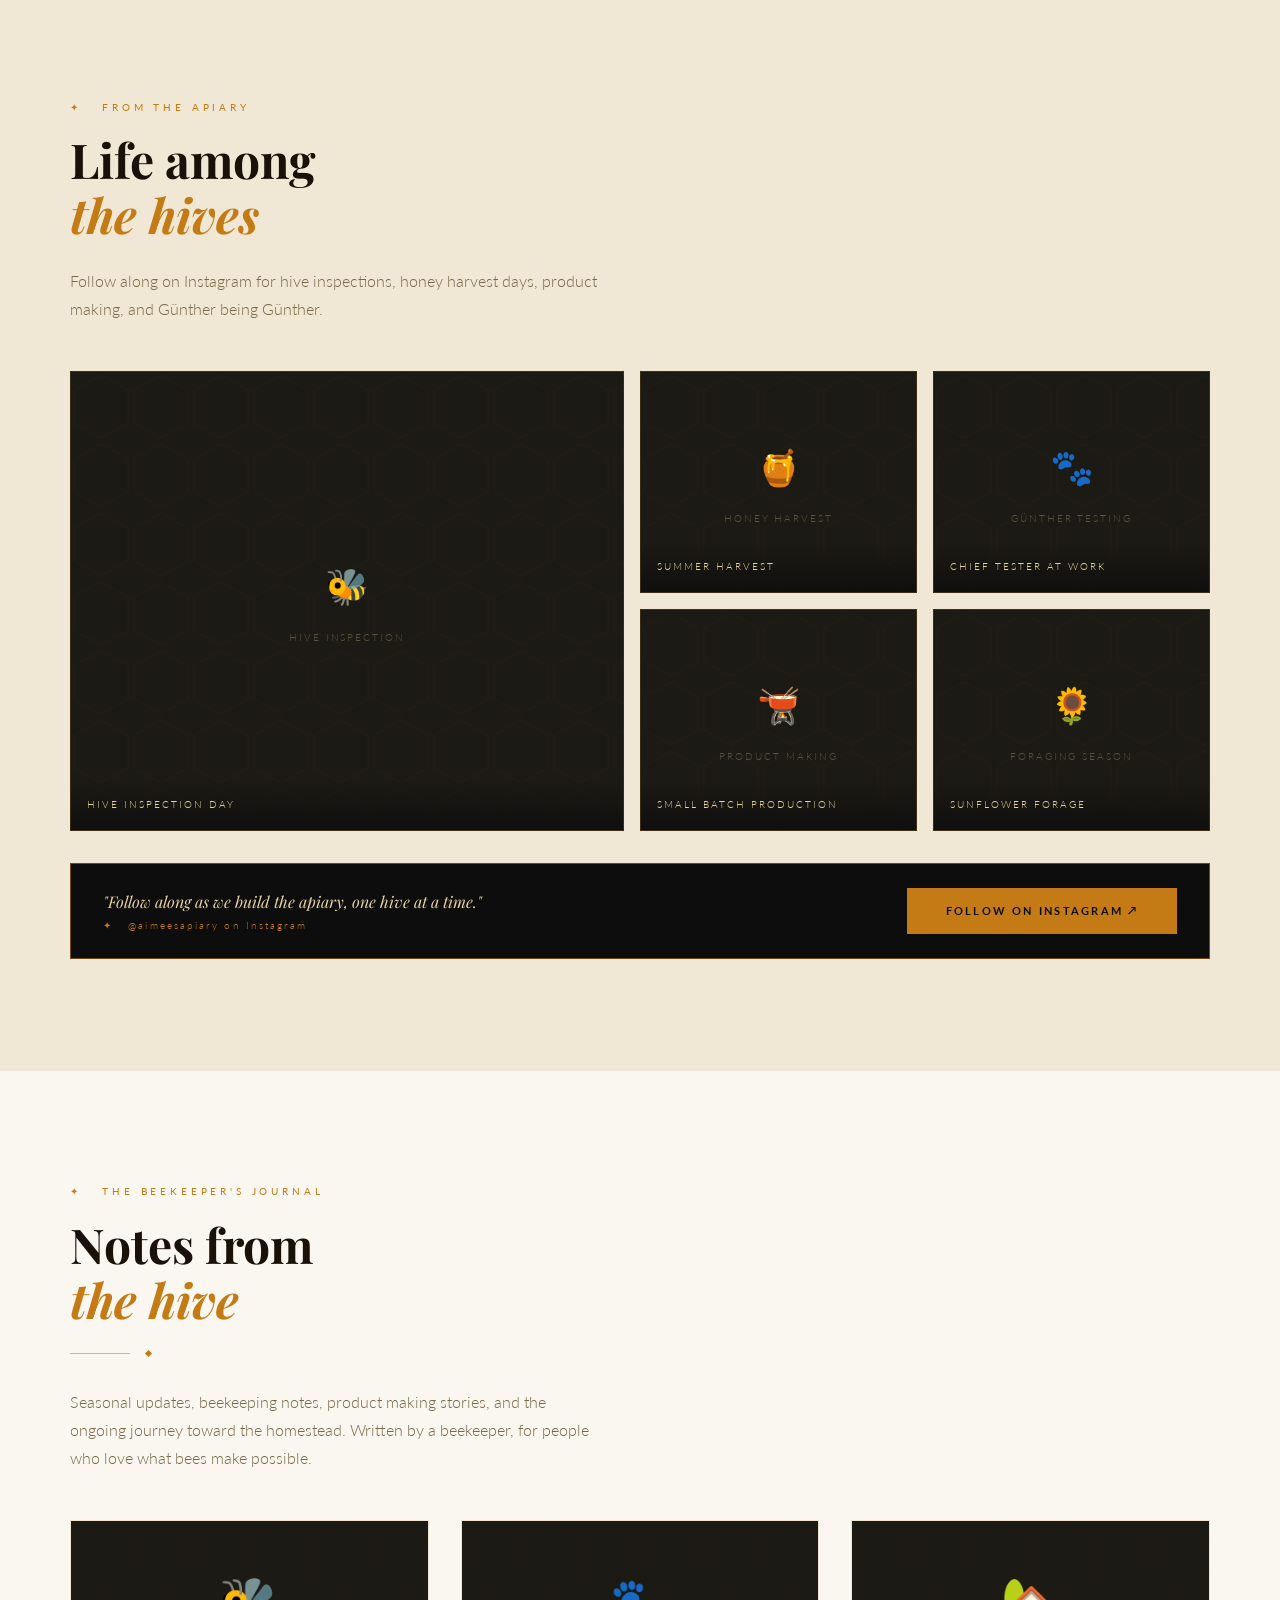
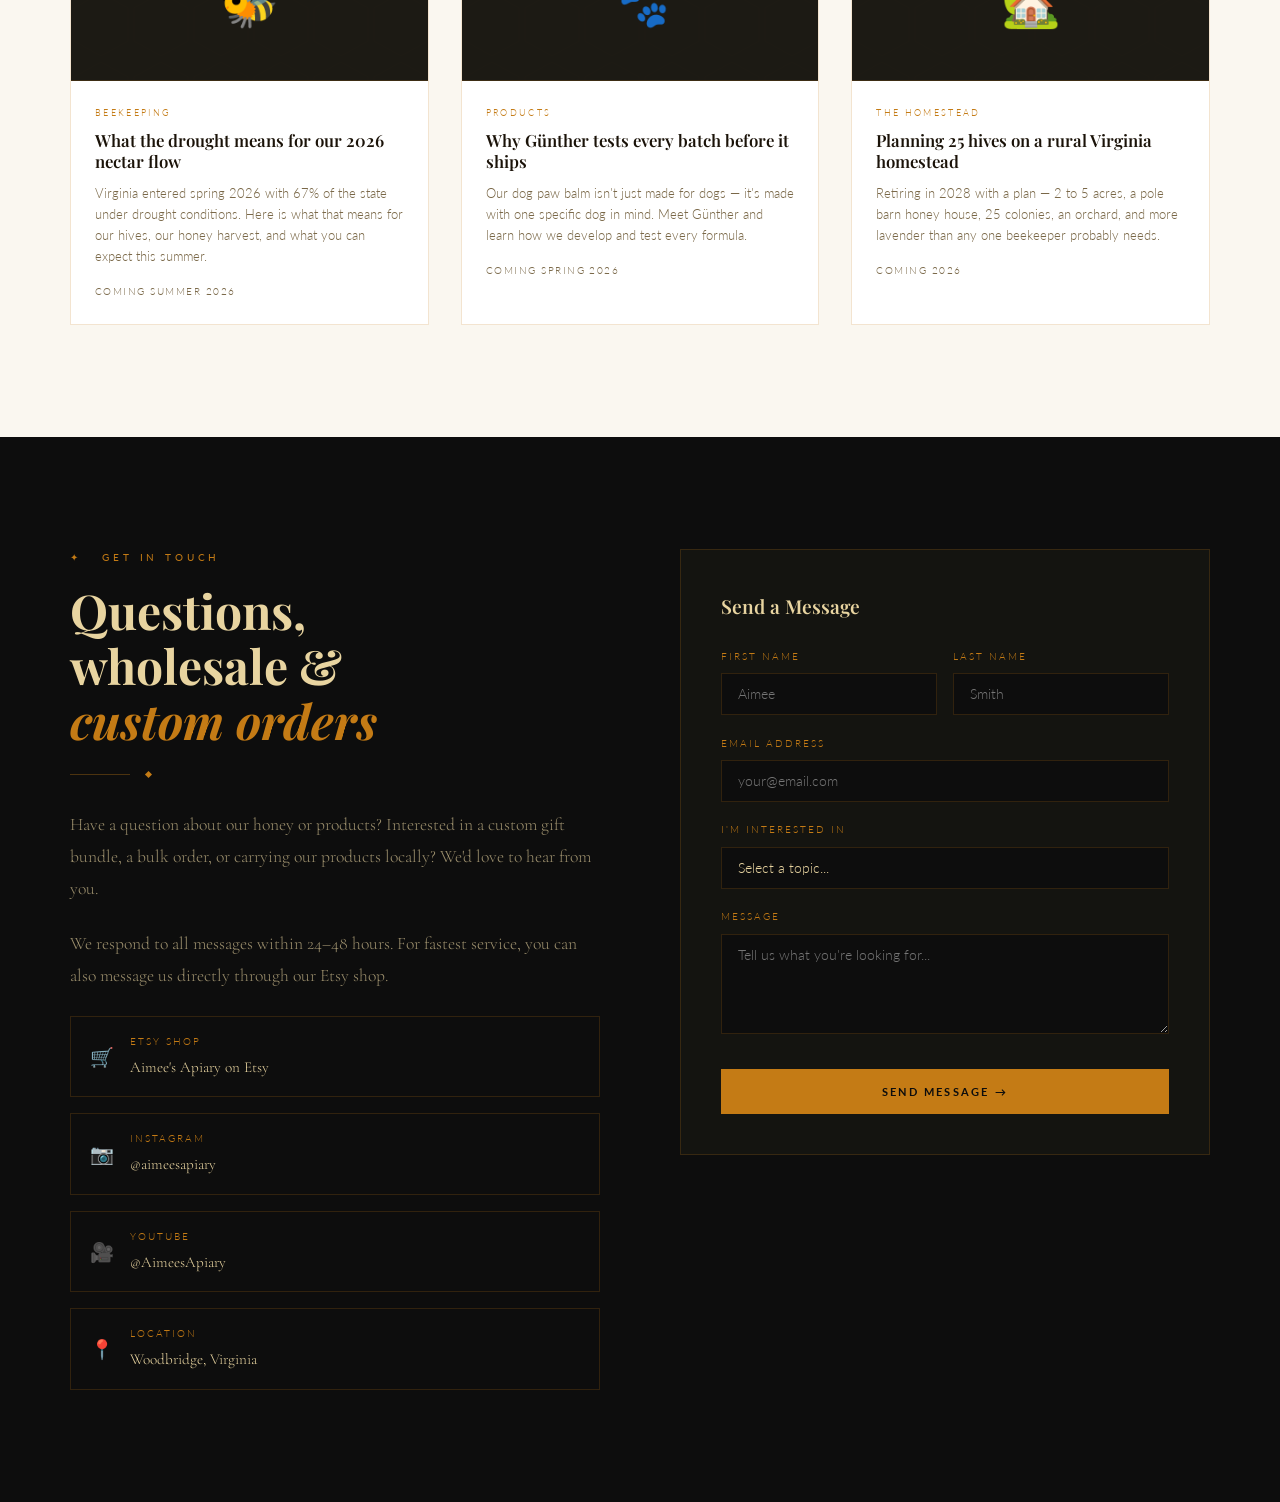
==== commit 51cd2ad1: "Add files via upload" ====
--- a/aimeesapiary.html
+++ b/aimeesapiary.html
@@ -871,7 +871,7 @@
         <p class="gallery-ig-text">"Follow along as we build the apiary, one hive at a time."</p>
         <p class="gallery-ig-handle">&#x2726; &nbsp; @aimeesapiary on Instagram</p>
       </div>
-      <a href="https://www.instagram.com" target="_blank" class="btn-gold">Follow on Instagram &#8599;</a>
+      <a href="https://www.instagram.com/aimeesapiary" target="_blank" class="btn-gold">Follow on Instagram &#8599;</a>
     </div>
   </div>
 </section>
@@ -942,11 +942,18 @@
               <span class="contact-link-value">Aimee's Apiary on Etsy</span>
             </div>
           </a>
-          <a href="https://www.instagram.com" target="_blank" class="contact-link">
+          <a href="https://www.instagram.com/aimeesapiary" target="_blank" class="contact-link">
             <span class="contact-link-icon">&#x1F4F7;</span>
             <div>
               <span class="contact-link-label">Instagram</span>
               <span class="contact-link-value">@aimeesapiary</span>
+            </div>
+          </a>
+          <a href="https://www.youtube.com/@AimeesApiary" target="_blank" class="contact-link">
+            <span class="contact-link-icon">&#x1F3A5;</span>
+            <div>
+              <span class="contact-link-label">YouTube</span>
+              <span class="contact-link-value">@AimeesApiary</span>
             </div>
           </a>
           <a href="#" class="contact-link">
@@ -1023,7 +1030,8 @@
           <li><a href="#gallery">Gallery</a></li>
           <li><a href="#blog">Journal</a></li>
           <li><a href="#contact">Contact</a></li>
-          <li><a href="https://www.instagram.com" target="_blank">Instagram</a></li>
+          <li><a href="https://www.instagram.com/aimeesapiary" target="_blank">Instagram</a></li>
+          <li><a href="https://www.youtube.com/@AimeesApiary" target="_blank">YouTube</a></li>
         </ul>
       </div>
       <div class="footer-col">
